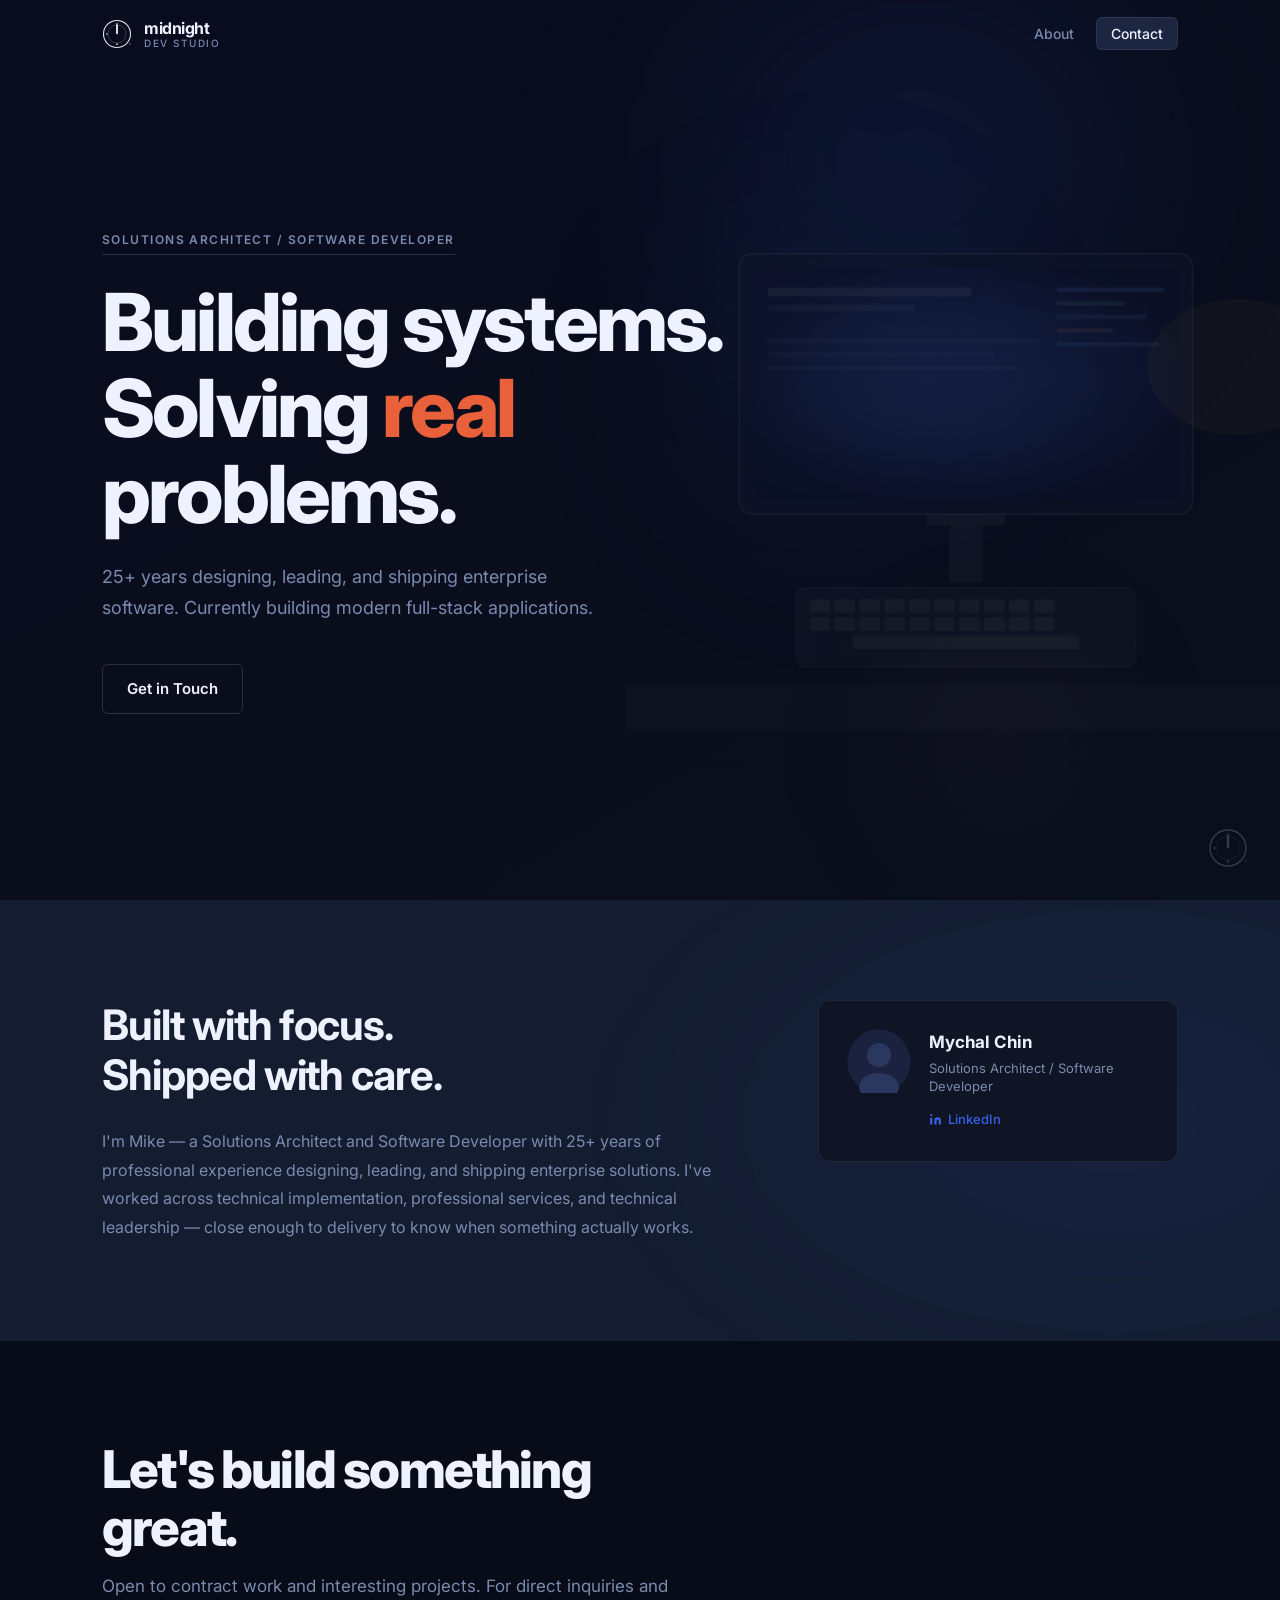
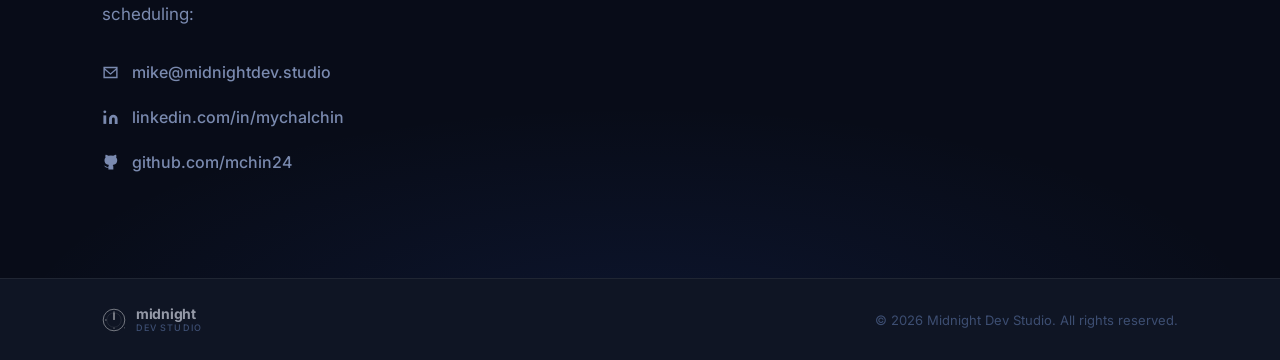
==== index.html @ caf5279b "More cleanup" ====
<!DOCTYPE html>
<html lang="en">
	<head>
		<meta charset="UTF-8">
		<meta name="viewport" content="width=device-width, initial-scale=1.0">
		<title>Midnight Dev Studio — Mychal Chin</title>
		<meta name="description" content="Solutions Architect and Software Developer. Building modern full-stack applications.">
		
		<!-- Open Graph -->
		<meta property="og:title" content="Midnight Dev Studio">
		<meta property="og:description" content="Solutions Architect and Software Developer. Building modern full-stack applications.">
		<meta property="og:type" content="website">
		<meta property="og:url" content="https://midnightdev.studio">
		
		<link rel="preconnect" href="https://fonts.googleapis.com">
		<link rel="preconnect" href="https://fonts.gstatic.com" crossorigin>
		<link href="https://fonts.googleapis.com/css2?family=Inter:wght@300;400;500;600;700;800&display=swap" rel="stylesheet">
		
		<link rel="stylesheet" href="css/styles.css">
	</head>
	<body>
		
		<!-- ============================================================
			 NAV
			 ============================================================ -->
		<nav class="nav" id="nav">
			<div class="nav-inner">
				<a href="#" class="nav-logo" aria-label="Midnight Dev Studio — home">
					<svg class="nav-emblem" viewBox="0 0 40 40" xmlns="http://www.w3.org/2000/svg" aria-hidden="true">
						<circle cx="20" cy="20" r="18" fill="none" stroke="white" stroke-width="1.4"/>
						<circle cx="20" cy="20" r="12" fill="none" stroke="white" stroke-width="0.6" opacity="0.45"/>
						<line x1="20" y1="19" x2="20" y2="6" stroke="white" stroke-width="1.4" stroke-linecap="round"/>
						<line x1="20" y1="19" x2="20" y2="8.5" stroke="white" stroke-width="2.4" stroke-linecap="round"/>
						<path d="M27,13 a7,7 0 0,1 0,14 a5,5 0 0,0 0,-14 z" fill="white"/>
						<circle cx="6.5" cy="20" r="1.1" fill="white"/>
						<circle cx="20" cy="33.5" r="1.1" fill="white"/>
						<path d="M36.5,33 L37.5,31.5 L38.5,33 L37,34.5 Z" fill="white" opacity="0.55"/>
					</svg>
					<span class="nav-logo-wordmark">
          <span class="nav-logo-name">midnight</span>
          <span class="nav-logo-sub">dev studio</span>
        </span>
				</a>
				
				<button class="nav-hamburger" id="nav-hamburger" aria-label="Open menu" aria-expanded="false">
					<span></span>
					<span></span>
					<span></span>
				</button>
				
				<ul class="nav-links" id="nav-links" role="list">
					<li><a href="#about">About</a></li>
					<li><a href="#contact" class="nav-cta">Contact</a></li>
				</ul>
			</div>
		</nav>
		
		<!-- ============================================================
			 HERO
			 ============================================================ -->
		<section class="hero" id="hero" aria-label="Introduction">
			<div class="hero-bg" aria-hidden="true">
				<div class="hero-bg-glow hero-bg-glow--1"></div>
				<div class="hero-bg-glow hero-bg-glow--2"></div>
				<div class="hero-bg-glow hero-bg-glow--3"></div>
				<div class="hero-bg-desk" aria-hidden="true">
					<!-- Stylised desk/monitor scene -->
					<svg class="desk-svg" viewBox="0 0 600 500" xmlns="http://www.w3.org/2000/svg" aria-hidden="true">
						<!-- monitor stand -->
						<rect x="265" y="310" width="70" height="10" rx="4" fill="rgba(255,255,255,0.06)"/>
						<rect x="285" y="320" width="30" height="50" rx="3" fill="rgba(255,255,255,0.05)"/>
						<!-- monitor body -->
						<rect x="100" y="80" width="400" height="230" rx="12" fill="rgba(15,21,40,0.9)" stroke="rgba(255,255,255,0.08)" stroke-width="1.5"/>
						<!-- monitor screen inner glow -->
						<rect x="112" y="92" width="376" height="206" rx="6" fill="url(#screenGrad)"/>
						<!-- screen content suggestion -->
						<rect x="125" y="110" width="180" height="8" rx="3" fill="rgba(255,255,255,0.08)"/>
						<rect x="125" y="125" width="130" height="6" rx="3" fill="rgba(255,255,255,0.05)"/>
						<rect x="125" y="155" width="240" height="4" rx="2" fill="rgba(255,255,255,0.04)"/>
						<rect x="125" y="167" width="200" height="4" rx="2" fill="rgba(255,255,255,0.04)"/>
						<rect x="125" y="179" width="220" height="4" rx="2" fill="rgba(255,255,255,0.04)"/>
						<!-- code-like lines right panel -->
						<rect x="380" y="110" width="95" height="4" rx="2" fill="rgba(100,160,255,0.15)"/>
						<rect x="380" y="122" width="60" height="4" rx="2" fill="rgba(100,200,150,0.12)"/>
						<rect x="380" y="134" width="80" height="4" rx="2" fill="rgba(100,160,255,0.1)"/>
						<rect x="380" y="146" width="50" height="4" rx="2" fill="rgba(255,180,100,0.1)"/>
						<rect x="380" y="158" width="90" height="4" rx="2" fill="rgba(100,160,255,0.12)"/>
						<!-- keyboard -->
						<rect x="150" y="375" width="300" height="70" rx="8" fill="rgba(255,255,255,0.04)" stroke="rgba(255,255,255,0.06)" stroke-width="1"/>
						<!-- keyboard keys rows -->
						<g fill="rgba(255,255,255,0.06)">
							<rect x="162" y="385" width="18" height="12" rx="2"/>
							<rect x="184" y="385" width="18" height="12" rx="2"/>
							<rect x="206" y="385" width="18" height="12" rx="2"/>
							<rect x="228" y="385" width="18" height="12" rx="2"/>
							<rect x="250" y="385" width="18" height="12" rx="2"/>
							<rect x="272" y="385" width="18" height="12" rx="2"/>
							<rect x="294" y="385" width="18" height="12" rx="2"/>
							<rect x="316" y="385" width="18" height="12" rx="2"/>
							<rect x="338" y="385" width="18" height="12" rx="2"/>
							<rect x="360" y="385" width="18" height="12" rx="2"/>
							<rect x="162" y="401" width="18" height="12" rx="2"/>
							<rect x="184" y="401" width="18" height="12" rx="2"/>
							<rect x="206" y="401" width="18" height="12" rx="2"/>
							<rect x="228" y="401" width="18" height="12" rx="2"/>
							<rect x="250" y="401" width="18" height="12" rx="2"/>
							<rect x="272" y="401" width="18" height="12" rx="2"/>
							<rect x="294" y="401" width="18" height="12" rx="2"/>
							<rect x="316" y="401" width="18" height="12" rx="2"/>
							<rect x="338" y="401" width="18" height="12" rx="2"/>
							<rect x="360" y="401" width="18" height="12" rx="2"/>
							<rect x="200" y="417" width="200" height="12" rx="2"/>
						</g>
						<!-- moon top right -->
						<path d="M530,45 a30,30 0 0,1 0,60 a22,22 0 0,0 0,-60 z" fill="rgba(220,230,255,0.12)"/>
						<path d="M530,55 a20,20 0 0,1 0,40 a15,15 0 0,0 0,-40 z" fill="rgba(220,230,255,0.08)"/>
						<!-- desk lamp glow -->
						<ellipse cx="540" cy="180" rx="80" ry="60" fill="rgba(255,190,80,0.06)"/>
						<!-- desk surface -->
						<rect x="0" y="460" width="600" height="40" rx="0" fill="rgba(255,255,255,0.03)"/>
						
						<defs>
							<radialGradient id="screenGrad" cx="50%" cy="50%" r="55%">
								<stop offset="0%" stop-color="rgba(40,70,160,0.35)"/>
								<stop offset="100%" stop-color="rgba(10,15,40,0.6)"/>
							</radialGradient>
						</defs>
					</svg>
				</div>
			</div>
			
			<div class="hero-content">
				<p class="hero-label">Solutions Architect / Software Developer</p>
				<h1 class="hero-heading">
					Building systems.<br>
					Solving <em>real</em> problems.
				</h1>
				<p class="hero-body">
					25+ years designing, leading, and shipping enterprise software. Currently building modern
					full-stack applications.
				</p>
				<div class="hero-ctas">
					<a href="#contact" class="btn btn-outline">Get in Touch</a>
				</div>
			</div>
			
			<!-- decorative clock emblem -->
			<div class="hero-emblem" aria-hidden="true">
				<svg viewBox="0 0 40 40" xmlns="http://www.w3.org/2000/svg">
					<circle cx="20" cy="20" r="18" fill="none" stroke="white" stroke-width="1.4"/>
					<circle cx="20" cy="20" r="12" fill="none" stroke="white" stroke-width="0.6" opacity="0.45"/>
					<line x1="20" y1="19" x2="20" y2="6" stroke="white" stroke-width="1.4" stroke-linecap="round"/>
					<line x1="20" y1="19" x2="20" y2="8.5" stroke="white" stroke-width="2.4" stroke-linecap="round"/>
					<path d="M27,13 a7,7 0 0,1 0,14 a5,5 0 0,0 0,-14 z" fill="white"/>
					<circle cx="6.5" cy="20" r="1.1" fill="white"/>
					<circle cx="20" cy="33.5" r="1.1" fill="white"/>
					<path d="M36.5,33 L37.5,31.5 L38.5,33 L37,34.5 Z" fill="white" opacity="0.55"/>
				</svg>
			</div>
		</section>
		
		<!-- ============================================================
			 ABOUT
			 ============================================================ -->
		<section class="section about" id="about">
			<div class="about-bg" aria-hidden="true">
				<div class="about-bg-glow"></div>
			</div>
			<div class="container">
				<div class="about-grid">
					<div class="about-text">
						<h2 class="section-title about-title">Built with focus.<br>Shipped with care.</h2>
						<p class="about-body">
							I'm Mike — a Solutions Architect and Software Developer with 25+ years of professional
							experience designing, leading, and shipping enterprise solutions. I've worked across
							technical implementation, professional services, and technical leadership — close enough to
							delivery to know when something actually works.
						</p>
					</div>
					
					<aside class="about-aside">
						<div class="meet-card">
							<div class="meet-avatar" aria-hidden="true">
								<svg viewBox="0 0 64 64" xmlns="http://www.w3.org/2000/svg" width="64" height="64">
									<circle cx="32" cy="32" r="32" fill="#1a2240"/>
									<circle cx="32" cy="26" r="12" fill="#2a3860"/>
									<ellipse cx="32" cy="58" rx="20" ry="14" fill="#2a3860"/>
								</svg>
							</div>
							<div class="meet-info">
								<h3 class="meet-name">Mychal Chin</h3>
								<p class="meet-role">Solutions Architect / Software Developer</p>
								<a href="https://linkedin.com/in/mychalchin" class="meet-link" target="_blank" rel="noopener">
									<svg width="13" height="13" viewBox="0 0 24 24" fill="currentColor" aria-hidden="true"><path d="M16 8a6 6 0 0 1 6 6v7h-4v-7a2 2 0 0 0-2-2 2 2 0 0 0-2 2v7h-4v-7a6 6 0 0 1 6-6z"/><rect x="2" y="9" width="4" height="12"/><circle cx="4" cy="4" r="2"/></svg>
									LinkedIn
								</a>
							</div>
						</div>
					</aside>
				</div>
			</div>
		</section>
		
		<!-- ============================================================
			 CONTACT
			 ============================================================ -->
		<section class="section contact" id="contact">
			<div class="contact-bg" aria-hidden="true"></div>
			<div class="container">
				<div class="contact-split">
					<div class="contact-main">
						<h2 class="contact-heading">Let's build something great.</h2>
						<p class="contact-body">Open to contract work and interesting projects. For direct inquiries and scheduling:</p>
						<ul class="contact-links" role="list">
							<li>
								<a href="mailto:mike@midnightdev.studio" class="contact-link" target="_blank" rel="noopener">
									<svg width="17" height="17" viewBox="0 0 24 24" fill="currentColor" aria-hidden="true"><path d="M2 4h20v16H2V4zm2 2v.01L12 13l8-6.99V6H4zm16 2.43l-7.39 6.46a1 1 0 0 1-1.22 0L4 8.43V18h16V8.43z"/></svg>
									mike@midnightdev.studio
								</a>
							</li>
							<li>
								<a href="https://linkedin.com/in/mychalchin" class="contact-link" target="_blank" rel="noopener">
									<svg width="17" height="17" viewBox="0 0 24 24" fill="currentColor" aria-hidden="true"><path d="M16 8a6 6 0 0 1 6 6v7h-4v-7a2 2 0 0 0-2-2 2 2 0 0 0-2 2v7h-4v-7a6 6 0 0 1 6-6z"/><rect x="2" y="9" width="4" height="12"/><circle cx="4" cy="4" r="2"/></svg>
									linkedin.com/in/mychalchin
								</a>
							</li>
							<li>
								<a href="https://github.com/mchin24" class="contact-link" target="_blank" rel="noopener">
									<svg width="17" height="17" viewBox="0 0 24 24" fill="currentColor" aria-hidden="true"><path d="M9 19c-5 1.5-5-2.5-7-3m14 6v-3.87a3.37 3.37 0 0 0-.94-2.61c3.14-.35 6.44-1.54 6.44-7A5.44 5.44 0 0 0 20 4.77 5.07 5.07 0 0 0 19.91 1S18.73.65 16 2.48a13.38 13.38 0 0 0-7 0C6.27.65 5.09 1 5.09 1A5.07 5.07 0 0 0 5 4.77a5.44 5.44 0 0 0-1.5 3.78c0 5.42 3.3 6.61 6.44 7A3.37 3.37 0 0 0 9 18.13V22"/></svg>
									github.com/mchin24
								</a>
							</li>
						</ul>
					</div>
				</div>
			</div>
		</section>
		
		<!-- ============================================================
			 FOOTER
			 ============================================================ -->
		<footer class="footer">
			<div class="container footer-inner">
				<a href="#" class="footer-logo" aria-label="Midnight Dev Studio — back to top">
					<svg class="footer-emblem" viewBox="0 0 40 40" xmlns="http://www.w3.org/2000/svg" aria-hidden="true">
						<circle cx="20" cy="20" r="18" fill="none" stroke="white" stroke-width="1.4"/>
						<circle cx="20" cy="20" r="12" fill="none" stroke="white" stroke-width="0.6" opacity="0.45"/>
						<line x1="20" y1="19" x2="20" y2="6" stroke="white" stroke-width="1.4" stroke-linecap="round"/>
						<line x1="20" y1="19" x2="20" y2="8.5" stroke="white" stroke-width="2.4" stroke-linecap="round"/>
						<path d="M27,13 a7,7 0 0,1 0,14 a5,5 0 0,0 0,-14 z" fill="white"/>
						<circle cx="6.5" cy="20" r="1.1" fill="white"/>
						<circle cx="20" cy="33.5" r="1.1" fill="white"/>
						<path d="M36.5,33 L37.5,31.5 L38.5,33 L37,34.5 Z" fill="white" opacity="0.55"/>
					</svg>
					<span class="footer-wordmark">
          <span class="footer-name">midnight</span>
          <span class="footer-sub">dev studio</span>
        </span>
				</a>
				<p class="footer-copy">© 2026 Midnight Dev Studio. All rights reserved.</p>
			</div>
		</footer>
		
		<script src="js/main.js"></script>
	</body>
</html>
---- css/styles.css ----
/* ============================================================
   Reset & Custom Properties
   ============================================================ */
*, *::before, *::after {
  box-sizing: border-box;
  margin: 0;
  padding: 0;
}

:root {
  --bg:         #080c18;
  --surface:    #0f1524;
  --surface-2:  #141d30;
  --surface-3:  #1c2640;
  --text:       #eef2ff;
  --text-muted: #7a8aaf;
  --text-dim:   #3d4e72;
  --accent:     #e8613a;
  --primary:    #3563e9;
  --primary-h:  #2550cc;
  --green:      #22c55e;
  --border:     rgba(255, 255, 255, 0.07);
  --border-h:   rgba(255, 255, 255, 0.14);
  --radius:     12px;
  --radius-sm:  6px;
  --font:       'Inter', -apple-system, BlinkMacSystemFont, 'Segoe UI', sans-serif;
  --ease:       200ms ease;
  --width:      1140px;
}

html {
  scroll-behavior: smooth;
  font-size: 16px;
}

body {
  background: var(--bg);
  color: var(--text);
  font-family: var(--font);
  line-height: 1.6;
  -webkit-font-smoothing: antialiased;
  overflow-x: hidden;
}

a { color: inherit; text-decoration: none; }
ul { list-style: none; }
img { display: block; max-width: 100%; }

/* ============================================================
   Layout
   ============================================================ */
.container {
  max-width: var(--width);
  margin: 0 auto;
  padding: 0 32px;
}

.section {
  padding: 100px 0;
}

.section-header {
  margin-bottom: 56px;
}

.section-title {
  font-size: clamp(1.875rem, 3.5vw, 2.625rem);
  font-weight: 700;
  letter-spacing: -0.025em;
  line-height: 1.18;
  margin-bottom: 12px;
}

.section-subtitle {
  color: var(--text-muted);
  font-size: 1.0625rem;
  line-height: 1.5;
}

/* ============================================================
   Navigation
   ============================================================ */
.nav {
  position: fixed;
  inset: 0 0 auto 0;
  z-index: 200;
  transition: background var(--ease), box-shadow var(--ease);
}

.nav.scrolled {
  background: rgba(8, 12, 24, 0.90);
  backdrop-filter: blur(20px);
  -webkit-backdrop-filter: blur(20px);
  box-shadow: 0 1px 0 var(--border);
}

.nav-inner {
  max-width: var(--width);
  margin: 0 auto;
  padding: 0 32px;
  height: 68px;
  display: flex;
  align-items: center;
  justify-content: space-between;
  gap: 16px;
}

/* Logo */
.nav-logo {
  display: flex;
  align-items: center;
  gap: 12px;
  flex-shrink: 0;
}

.nav-emblem {
  width: 30px;
  height: 30px;
  opacity: 0.9;
}

.nav-logo-wordmark {
  display: flex;
  flex-direction: column;
  line-height: 1;
}

.nav-logo-name {
  font-size: 1rem;
  font-weight: 700;
  letter-spacing: -0.03em;
  color: var(--text);
}

.nav-logo-sub {
  font-size: 0.625rem;
  font-weight: 500;
  letter-spacing: 0.15em;
  text-transform: uppercase;
  color: var(--text-muted);
  margin-top: 2px;
}

/* Nav links */
.nav-links {
  display: flex;
  align-items: center;
  gap: 4px;
}

.nav-links a {
  padding: 7px 14px;
  border-radius: var(--radius-sm);
  font-size: 0.875rem;
  font-weight: 500;
  color: var(--text-muted);
  transition: color var(--ease), background var(--ease);
}

.nav-links a:hover {
  color: var(--text);
  background: var(--surface);
}

.nav-links .nav-cta {
  color: var(--text);
  background: var(--surface-3);
  border: 1px solid var(--border);
  margin-left: 4px;
}

.nav-links .nav-cta:hover {
  background: var(--surface-2);
  border-color: var(--border-h);
}

/* Hamburger */
.nav-hamburger {
  display: none;
  flex-direction: column;
  justify-content: center;
  gap: 5px;
  background: none;
  border: none;
  cursor: pointer;
  padding: 6px;
  border-radius: var(--radius-sm);
}

.nav-hamburger span {
  display: block;
  width: 22px;
  height: 2px;
  background: var(--text);
  border-radius: 2px;
  transition: transform 250ms ease, opacity 250ms ease;
}

.nav-hamburger.open span:nth-child(1) { transform: translateY(7px) rotate(45deg); }
.nav-hamburger.open span:nth-child(2) { opacity: 0; }
.nav-hamburger.open span:nth-child(3) { transform: translateY(-7px) rotate(-45deg); }

/* ============================================================
   Buttons
   ============================================================ */
.btn {
  display: inline-flex;
  align-items: center;
  gap: 8px;
  padding: 12px 24px;
  border-radius: var(--radius-sm);
  font-size: 0.9375rem;
  font-weight: 600;
  transition: all var(--ease);
  cursor: pointer;
  border: 1px solid transparent;
  white-space: nowrap;
}

.btn-primary {
  background: var(--primary);
  color: #fff;
  border-color: transparent;
}

.btn-primary:hover {
  background: var(--primary-h);
  transform: translateY(-1px);
  box-shadow: 0 6px 24px rgba(53, 99, 233, 0.38);
}

.btn-outline {
  background: transparent;
  color: var(--text);
  border-color: var(--border-h);
}

.btn-outline:hover {
  background: var(--surface);
  border-color: rgba(255,255,255,0.22);
  transform: translateY(-1px);
}

.btn-link {
  font-size: 0.875rem;
  font-weight: 500;
  color: var(--primary);
  transition: color var(--ease);
}

.btn-link:hover { color: #7da4ff; }

.btn-link--dim {
  color: var(--text-dim);
}

.btn-link--dim:hover { color: var(--text-muted); }

/* ============================================================
   Hero
   ============================================================ */
.hero {
  min-height: 100svh;
  position: relative;
  display: flex;
  align-items: center;
  overflow: hidden;
}

/* Background layers */
.hero-bg {
  position: absolute;
  inset: 0;
  z-index: 0;
  background: linear-gradient(150deg, #080c1e 0%, #090d1c 50%, #0a0f1e 100%);
}

.hero-bg-glow {
  position: absolute;
  border-radius: 50%;
  filter: blur(80px);
  pointer-events: none;
}

.hero-bg-glow--1 {
  width: 600px;
  height: 500px;
  top: -10%;
  right: 5%;
  background: radial-gradient(ellipse, rgba(35, 60, 140, 0.28) 0%, transparent 70%);
}

.hero-bg-glow--2 {
  width: 400px;
  height: 400px;
  top: 20%;
  right: 20%;
  background: radial-gradient(ellipse, rgba(55, 90, 180, 0.15) 0%, transparent 70%);
}

.hero-bg-glow--3 {
  width: 300px;
  height: 300px;
  bottom: 0;
  right: 10%;
  background: radial-gradient(ellipse, rgba(255, 160, 60, 0.06) 0%, transparent 70%);
}

/* Desk illustration */
.hero-bg-desk {
  position: absolute;
  right: -2%;
  top: 50%;
  transform: translateY(-50%);
  width: 55%;
  max-width: 680px;
  opacity: 0.6;
  pointer-events: none;
}

.desk-svg {
  width: 100%;
  height: auto;
}

/* Hero content */
.hero-content {
  position: relative;
  z-index: 1;
  width: 100%;
  max-width: var(--width);
  margin: 0 auto;
  padding: 120px 32px 80px;
}

.hero-label {
  display: inline-block;
  font-size: 0.75rem;
  font-weight: 600;
  letter-spacing: 0.12em;
  text-transform: uppercase;
  color: var(--text-muted);
  margin-bottom: 24px;
  padding: 4px 0;
  border-bottom: 1px solid var(--border-h);
}

.hero-heading {
  font-size: clamp(2.75rem, 7vw, 5rem);
  font-weight: 800;
  letter-spacing: -0.035em;
  line-height: 1.08;
  margin-bottom: 24px;
  max-width: 700px;
}

.hero-heading em {
  font-style: normal;
  color: var(--accent);
}

.hero-body {
  font-size: 1.125rem;
  color: var(--text-muted);
  max-width: 500px;
  line-height: 1.72;
  margin-bottom: 40px;
}

.hero-ctas {
  display: flex;
  gap: 12px;
  flex-wrap: wrap;
}

/* Decorative clock emblem */
.hero-emblem {
  position: absolute;
  bottom: 32px;
  right: 32px;
  width: 40px;
  height: 40px;
  opacity: 0.18;
  z-index: 1;
  animation: float 6s ease-in-out infinite;
}

@keyframes float {
  0%, 100% { transform: translateY(0); }
  50%       { transform: translateY(-6px); }
}

/* ============================================================
   Projects
   ============================================================ */
.projects {
  background: var(--surface);
}

.projects-grid {
  display: grid;
  grid-template-columns: repeat(2, 1fr);
  gap: 24px;
}

.project-card {
  background: var(--bg);
  border: 1px solid var(--border);
  border-radius: var(--radius);
  padding: 28px;
  display: flex;
  flex-direction: column;
  gap: 20px;
  transition: border-color var(--ease), box-shadow var(--ease);
}

.project-card:hover {
  border-color: var(--border-h);
  box-shadow: 0 12px 40px rgba(0, 0, 0, 0.45);
}

.project-name-row {
  display: flex;
  align-items: center;
  gap: 9px;
  flex-wrap: wrap;
}

.project-name {
  font-size: 1.1875rem;
  font-weight: 700;
  letter-spacing: -0.015em;
}

.project-external {
  color: var(--text-dim);
  line-height: 0;
  transition: color var(--ease);
}

.project-external:hover { color: var(--text-muted); }

.project-tagline {
  font-size: 0.875rem;
  color: var(--text-muted);
  margin-top: 3px;
}

.project-description {
  font-size: 0.9375rem;
  color: var(--text-muted);
  line-height: 1.65;
}

.tech-tags {
  display: flex;
  flex-wrap: wrap;
  gap: 6px;
}

.tag {
  padding: 3px 10px;
  border-radius: 4px;
  font-size: 0.75rem;
  font-weight: 500;
  background: var(--surface-3);
  color: var(--text-muted);
  border: 1px solid var(--border);
  letter-spacing: 0.01em;
}

/* Badges */
.badge {
  display: inline-flex;
  align-items: center;
  padding: 2px 8px;
  border-radius: 4px;
  font-size: 0.6875rem;
  font-weight: 700;
  letter-spacing: 0.06em;
  text-transform: uppercase;
  flex-shrink: 0;
}

.badge-live {
  background: rgba(34, 197, 94, 0.12);
  color: #22c55e;
  border: 1px solid rgba(34, 197, 94, 0.22);
}

.badge-dev {
  background: rgba(59, 130, 246, 0.12);
  color: #60a5fa;
  border: 1px solid rgba(59, 130, 246, 0.22);
}

.badge-planned {
  background: rgba(168, 85, 247, 0.12);
  color: #c084fc;
  border: 1px solid rgba(168, 85, 247, 0.22);
}

/* What's Next */
.project-whats-next {
  border-top: 1px solid var(--border);
  padding-top: 18px;
}

.whats-next-label {
  font-size: 0.6875rem;
  font-weight: 700;
  text-transform: uppercase;
  letter-spacing: 0.1em;
  color: var(--text-dim);
  margin-bottom: 10px;
}

.whats-next-list {
  display: flex;
  flex-direction: column;
  gap: 7px;
}

.whats-next-list li {
  font-size: 0.875rem;
  color: var(--text-muted);
  padding-left: 18px;
  position: relative;
  line-height: 1.5;
}

.whats-next-list li::before {
  content: '→';
  position: absolute;
  left: 0;
  color: var(--text-dim);
  font-size: 0.75rem;
  top: 2px;
}

.project-card-footer {
  display: flex;
  align-items: center;
  justify-content: space-between;
  margin-top: auto;
}

/* ============================================================
   Coming Soon
   ============================================================ */
.coming-soon {
  background: var(--bg);
}

.pipeline-grid {
  display: grid;
  grid-template-columns: repeat(auto-fill, minmax(290px, 1fr));
  gap: 16px;
}

.pipeline-item {
  background: var(--surface);
  border: 1px solid var(--border);
  border-radius: var(--radius);
  padding: 20px 24px;
  transition: border-color var(--ease);
}

.pipeline-item:hover {
  border-color: var(--border-h);
}

.pipeline-item-header {
  display: flex;
  align-items: center;
  justify-content: space-between;
  gap: 12px;
  margin-bottom: 8px;
  flex-wrap: wrap;
}

.pipeline-name {
  font-size: 0.9375rem;
  font-weight: 600;
}

.pipeline-desc {
  font-size: 0.875rem;
  color: var(--text-muted);
  line-height: 1.5;
}

/* ============================================================
   Skills
   ============================================================ */
.skills {
  background: var(--surface);
}

.skills-grid {
  display: grid;
  grid-template-columns: repeat(4, 1fr);
  gap: 40px 32px;
}

.skill-group-label {
  font-size: 0.6875rem;
  font-weight: 700;
  text-transform: uppercase;
  letter-spacing: 0.1em;
  color: var(--text-dim);
  margin-bottom: 12px;
}

.skill-list {
  display: flex;
  flex-direction: column;
  gap: 7px;
}

.skill-list li {
  font-size: 0.9rem;
  color: var(--text-muted);
  line-height: 1.4;
}

.skill-note {
  font-size: 0.75rem;
  color: var(--text-dim);
  display: block;
  margin-top: 2px;
}

/* ============================================================
   About
   ============================================================ */
.about {
  position: relative;
  background: var(--surface-2);
  overflow: hidden;
}

.about-bg {
  position: absolute;
  inset: 0;
  pointer-events: none;
}

.about-bg-glow {
  position: absolute;
  top: -20%;
  right: -5%;
  width: 60%;
  height: 140%;
  background: radial-gradient(ellipse at 70% 50%, rgba(30, 55, 130, 0.2) 0%, transparent 65%);
  filter: blur(40px);
}

.about-grid {
  display: grid;
  grid-template-columns: 1fr 360px;
  gap: 72px;
  align-items: start;
  position: relative;
  z-index: 1;
}

.about-title {
  margin-bottom: 28px;
}

.about-body {
  color: var(--text-muted);
  font-size: 1rem;
  line-height: 1.78;
  margin-bottom: 16px;
}

.about-body:last-child { margin-bottom: 0; }

/* Meet card */
.meet-card {
  background: var(--surface);
  border: 1px solid var(--border);
  border-radius: var(--radius);
  padding: 28px;
  display: flex;
  gap: 18px;
  align-items: flex-start;
}

.meet-avatar {
  flex-shrink: 0;
  border-radius: 50%;
  overflow: hidden;
}

.meet-name {
  font-size: 1.0625rem;
  font-weight: 700;
  margin-bottom: 3px;
}

.meet-role {
  font-size: 0.8125rem;
  color: var(--text-muted);
  margin-bottom: 12px;
  line-height: 1.4;
}

.meet-link {
  display: inline-flex;
  align-items: center;
  gap: 6px;
  font-size: 0.8125rem;
  font-weight: 500;
  color: var(--primary);
  transition: color var(--ease);
}

.meet-link:hover { color: #7da4ff; }

/* ============================================================
   Contact
   ============================================================ */
.contact {
  position: relative;
  background: var(--bg);
  overflow: hidden;
}

.contact-bg {
  position: absolute;
  inset: 0;
  background: radial-gradient(ellipse 70% 60% at 50% 110%, rgba(53, 99, 233, 0.1) 0%, transparent 70%);
  pointer-events: none;
}

.contact-split {
  position: relative;
  z-index: 1;
  max-width: 580px;
}

.contact-heading {
  font-size: clamp(2rem, 4.5vw, 3.25rem);
  font-weight: 800;
  letter-spacing: -0.035em;
  line-height: 1.12;
  margin-bottom: 16px;
}

.contact-body {
  color: var(--text-muted);
  font-size: 1.0625rem;
  line-height: 1.6;
  margin-bottom: 32px;
}

.contact-links {
  display: flex;
  flex-direction: column;
  gap: 16px;
}

.contact-link {
  display: inline-flex;
  align-items: center;
  gap: 13px;
  font-size: 1rem;
  font-weight: 500;
  color: var(--text-muted);
  transition: color var(--ease);
}

.contact-link:hover { color: var(--text); }

/* ============================================================
   Footer
   ============================================================ */
.footer {
  background: var(--surface);
  border-top: 1px solid var(--border);
  padding: 28px 0;
}

.footer-inner {
  display: flex;
  align-items: center;
  justify-content: space-between;
  gap: 24px;
}

.footer-logo {
  display: flex;
  align-items: center;
  gap: 10px;
}

.footer-emblem {
  width: 24px;
  height: 24px;
  opacity: 0.5;
}

.footer-wordmark {
  display: flex;
  flex-direction: column;
  line-height: 1;
}

.footer-name {
  font-size: 0.875rem;
  font-weight: 700;
  letter-spacing: -0.02em;
  color: var(--text);
  opacity: 0.6;
}

.footer-sub {
  font-size: 0.5625rem;
  font-weight: 500;
  letter-spacing: 0.12em;
  text-transform: uppercase;
  color: var(--text-dim);
  margin-top: 2px;
}

.footer-copy {
  font-size: 0.8125rem;
  color: var(--text-dim);
}

/* ============================================================
   Responsive — tablet
   ============================================================ */
@media (max-width: 1024px) {
  .skills-grid {
    grid-template-columns: repeat(3, 1fr);
  }
}

@media (max-width: 900px) {
  .projects-grid {
    grid-template-columns: 1fr;
  }

  .about-grid {
    grid-template-columns: 1fr;
    gap: 48px;
  }

  .skills-grid {
    grid-template-columns: repeat(2, 1fr);
  }

  .hero-bg-desk {
    width: 70%;
    opacity: 0.35;
  }
}

/* Responsive — mobile */
@media (max-width: 640px) {
  .container {
    padding: 0 20px;
  }

  .section {
    padding: 72px 0;
  }

  /* Nav mobile */
  .nav-inner {
    padding: 0 20px;
    height: 60px;
  }

  .nav-hamburger {
    display: flex;
  }

  .nav-links {
    display: none;
    position: fixed;
    top: 60px;
    inset-inline: 0;
    background: rgba(8, 12, 24, 0.97);
    backdrop-filter: blur(20px);
    -webkit-backdrop-filter: blur(20px);
    flex-direction: column;
    align-items: stretch;
    padding: 12px 20px 24px;
    border-bottom: 1px solid var(--border);
    gap: 2px;
    z-index: 199;
  }

  .nav-links.open {
    display: flex;
  }

  .nav-links a {
    padding: 10px 14px;
    font-size: 0.9375rem;
  }

  .nav-links .nav-cta {
    margin-left: 0;
    margin-top: 6px;
    text-align: center;
    justify-content: center;
  }

  /* Hero mobile */
  .hero-content {
    padding: 96px 20px 64px;
  }

  .hero-bg-desk {
    display: none;
  }

  .hero-ctas {
    flex-direction: column;
    align-items: flex-start;
  }

  .hero-emblem {
    display: none;
  }

  /* Skills */
  .skills-grid {
    grid-template-columns: 1fr 1fr;
    gap: 28px 20px;
  }

  /* Pipeline */
  .pipeline-grid {
    grid-template-columns: 1fr;
  }

  /* Footer */
  .footer-inner {
    flex-direction: column;
    align-items: flex-start;
    gap: 10px;
  }
}

@media (max-width: 420px) {
  .skills-grid {
    grid-template-columns: 1fr;
  }

  .hero-heading {
    font-size: 2.5rem;
  }
}

/* ============================================================
   Focus styles (accessibility)
   ============================================================ */
:focus-visible {
  outline: 2px solid var(--primary);
  outline-offset: 3px;
  border-radius: 3px;
}

/* ============================================================
   Scroll animation (progressive enhancement)
   ============================================================ */
@media (prefers-reduced-motion: no-preference) {
  .project-card,
  .pipeline-item,
  .skill-group,
  .meet-card {
    opacity: 0;
    transform: translateY(16px);
    transition: opacity 500ms ease, transform 500ms ease, border-color var(--ease), box-shadow var(--ease);
  }

  .project-card.visible,
  .pipeline-item.visible,
  .skill-group.visible,
  .meet-card.visible {
    opacity: 1;
    transform: translateY(0);
  }
}
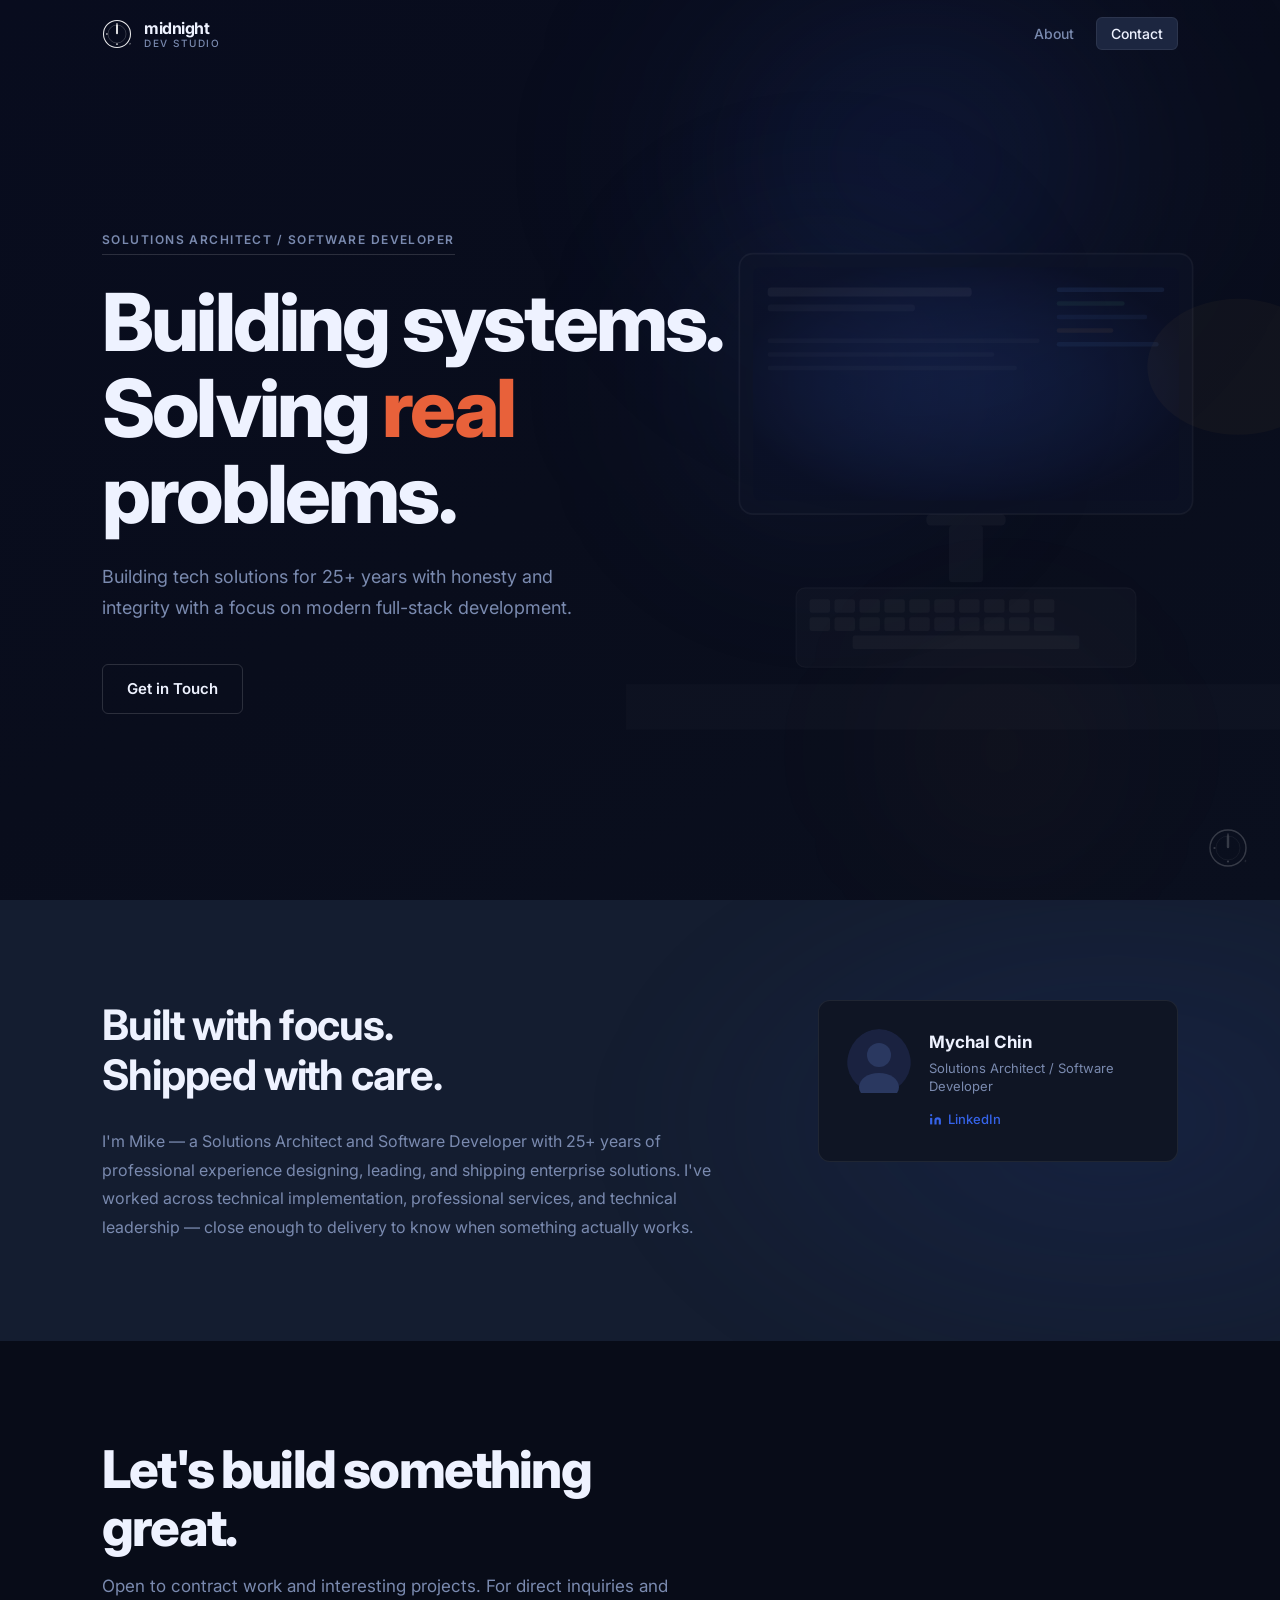
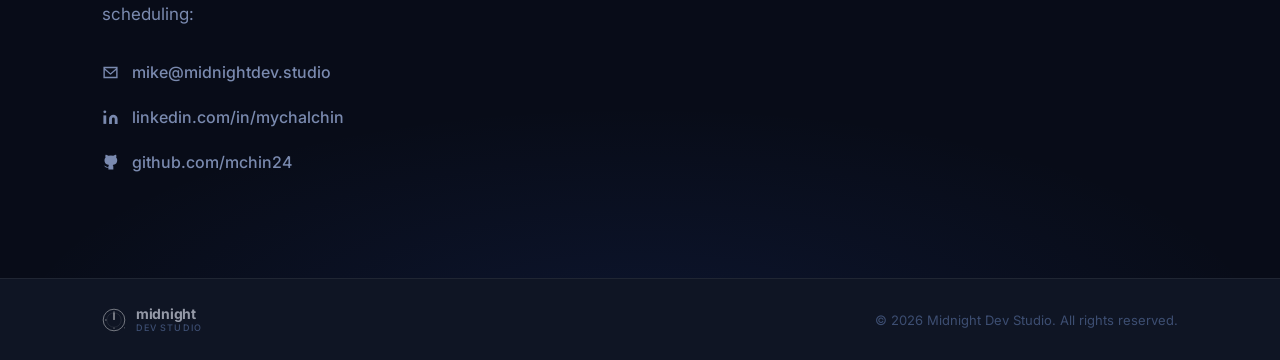
==== commit c843f16c: "Updated hero body text" ====
--- a/index.html
+++ b/index.html
@@ -136,8 +136,7 @@
 					Solving <em>real</em> problems.
 				</h1>
 				<p class="hero-body">
-					25+ years designing, leading, and shipping enterprise software. Currently building modern
-					full-stack applications.
+					Building tech solutions for 25+ years with honesty and integrity with a focus on modern full-stack development.
 				</p>
 				<div class="hero-ctas">
 					<a href="#contact" class="btn btn-outline">Get in Touch</a>
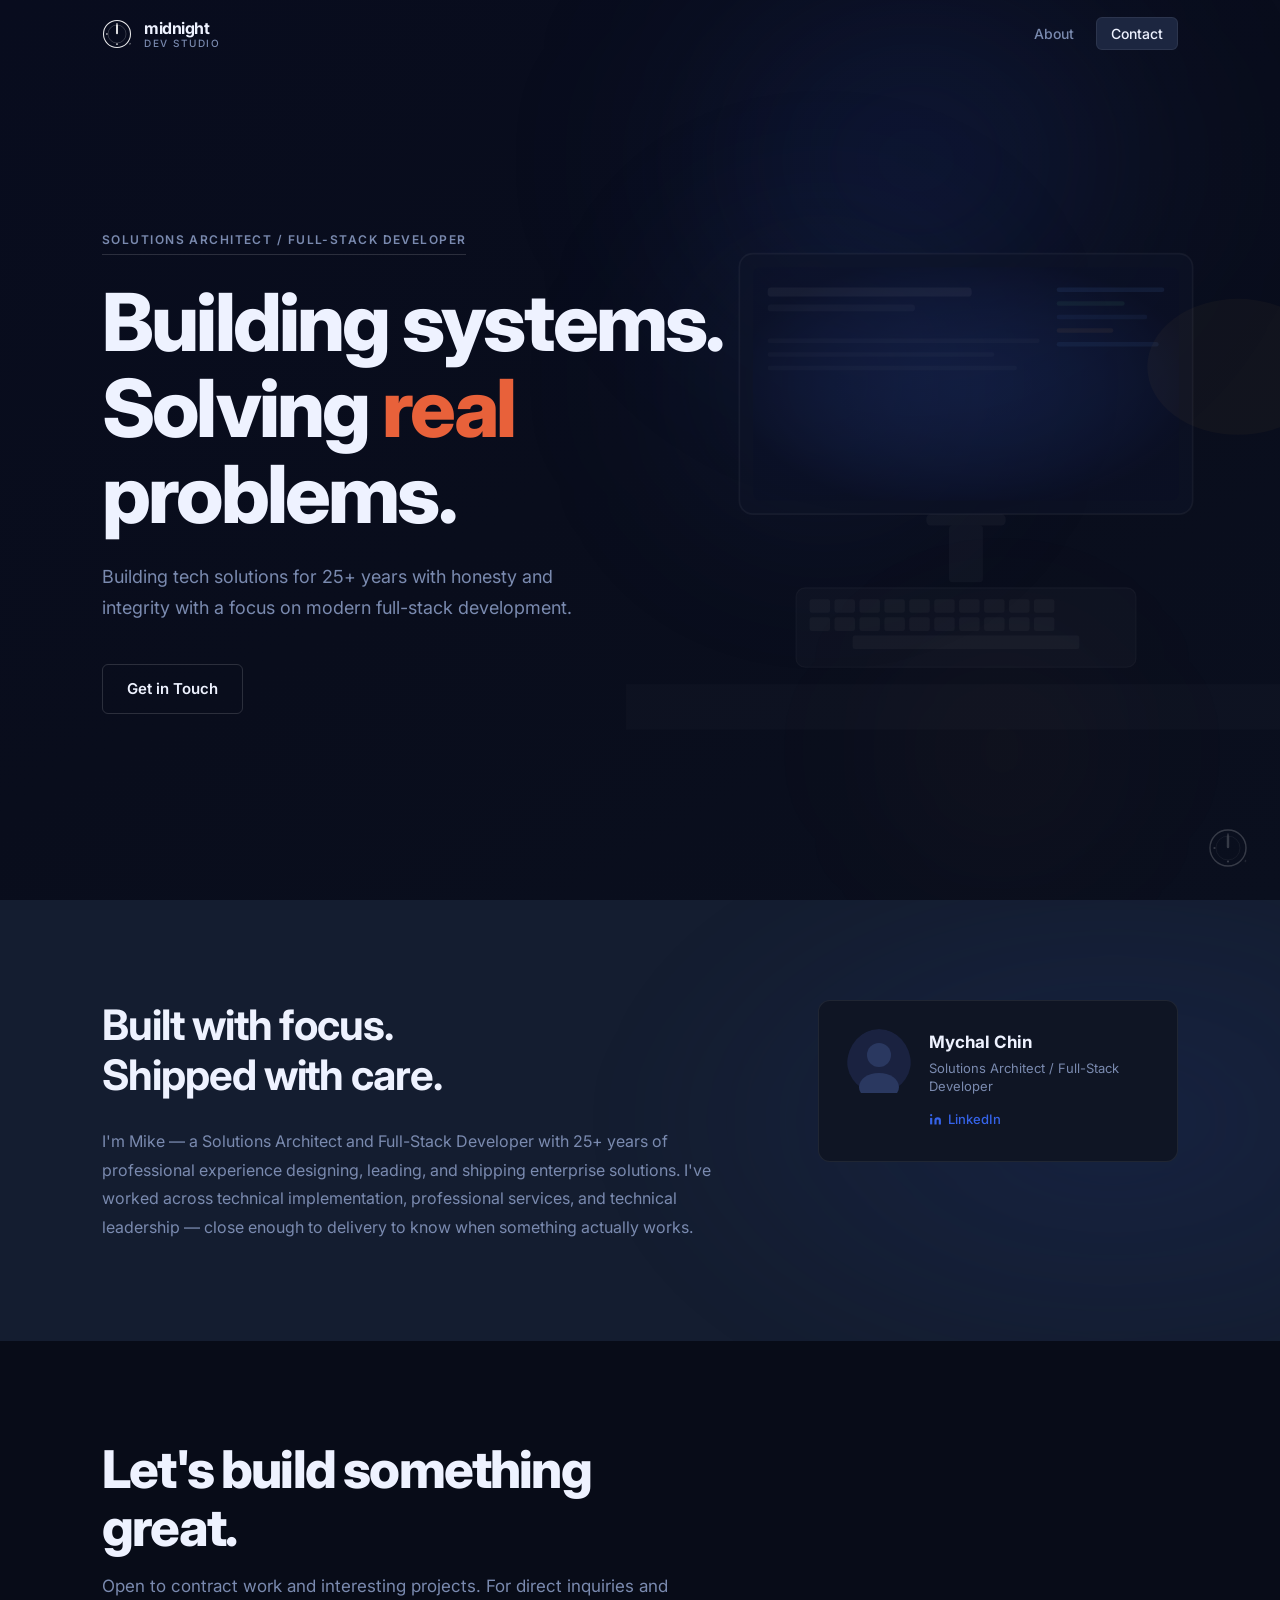
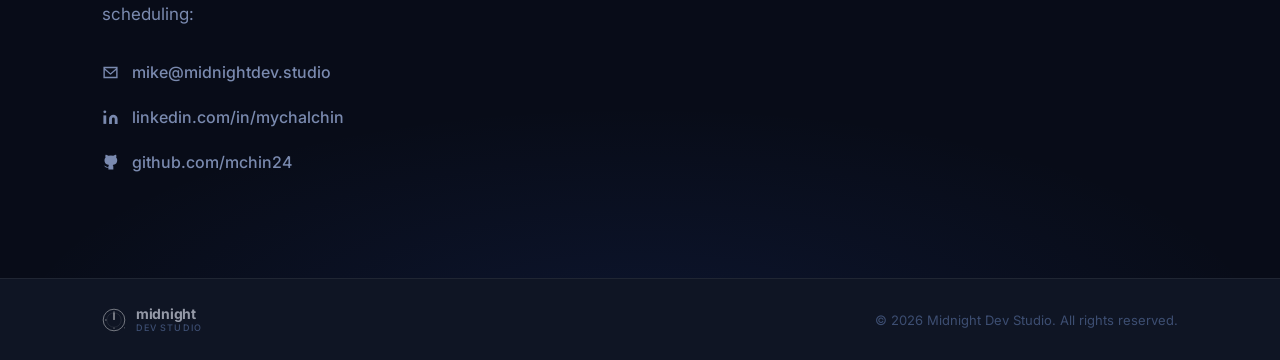
==== commit 4d5ff882: "Replaced "Software Developer" with "Full-Stack Developer"" ====
--- a/index.html
+++ b/index.html
@@ -4,11 +4,13 @@
 		<meta charset="UTF-8">
 		<meta name="viewport" content="width=device-width, initial-scale=1.0">
 		<title>Midnight Dev Studio — Mychal Chin</title>
-		<meta name="description" content="Solutions Architect and Software Developer. Building modern full-stack applications.">
+		<meta name="description"
+		      content="Solutions Architect and Full-Stack Developer. Building modern full-stack applications.">
 		
 		<!-- Open Graph -->
 		<meta property="og:title" content="Midnight Dev Studio">
-		<meta property="og:description" content="Solutions Architect and Software Developer. Building modern full-stack applications.">
+		<meta property="og:description"
+		      content="Solutions Architect and Full-Stack Developer. Building modern full-stack applications.">
 		<meta property="og:type" content="website">
 		<meta property="og:url" content="https://midnightdev.studio">
 		
@@ -130,7 +132,7 @@
 			</div>
 			
 			<div class="hero-content">
-				<p class="hero-label">Solutions Architect / Software Developer</p>
+				<p class="hero-label">Solutions Architect / Full-Stack Developer</p>
 				<h1 class="hero-heading">
 					Building systems.<br>
 					Solving <em>real</em> problems.
@@ -170,7 +172,7 @@
 					<div class="about-text">
 						<h2 class="section-title about-title">Built with focus.<br>Shipped with care.</h2>
 						<p class="about-body">
-							I'm Mike — a Solutions Architect and Software Developer with 25+ years of professional
+							I'm Mike — a Solutions Architect and Full-Stack Developer with 25+ years of professional
 							experience designing, leading, and shipping enterprise solutions. I've worked across
 							technical implementation, professional services, and technical leadership — close enough to
 							delivery to know when something actually works.
@@ -188,7 +190,7 @@
 							</div>
 							<div class="meet-info">
 								<h3 class="meet-name">Mychal Chin</h3>
-								<p class="meet-role">Solutions Architect / Software Developer</p>
+								<p class="meet-role">Solutions Architect / Full-Stack Developer</p>
 								<a href="https://linkedin.com/in/mychalchin" class="meet-link" target="_blank" rel="noopener">
 									<svg width="13" height="13" viewBox="0 0 24 24" fill="currentColor" aria-hidden="true"><path d="M16 8a6 6 0 0 1 6 6v7h-4v-7a2 2 0 0 0-2-2 2 2 0 0 0-2 2v7h-4v-7a6 6 0 0 1 6-6z"/><rect x="2" y="9" width="4" height="12"/><circle cx="4" cy="4" r="2"/></svg>
 									LinkedIn
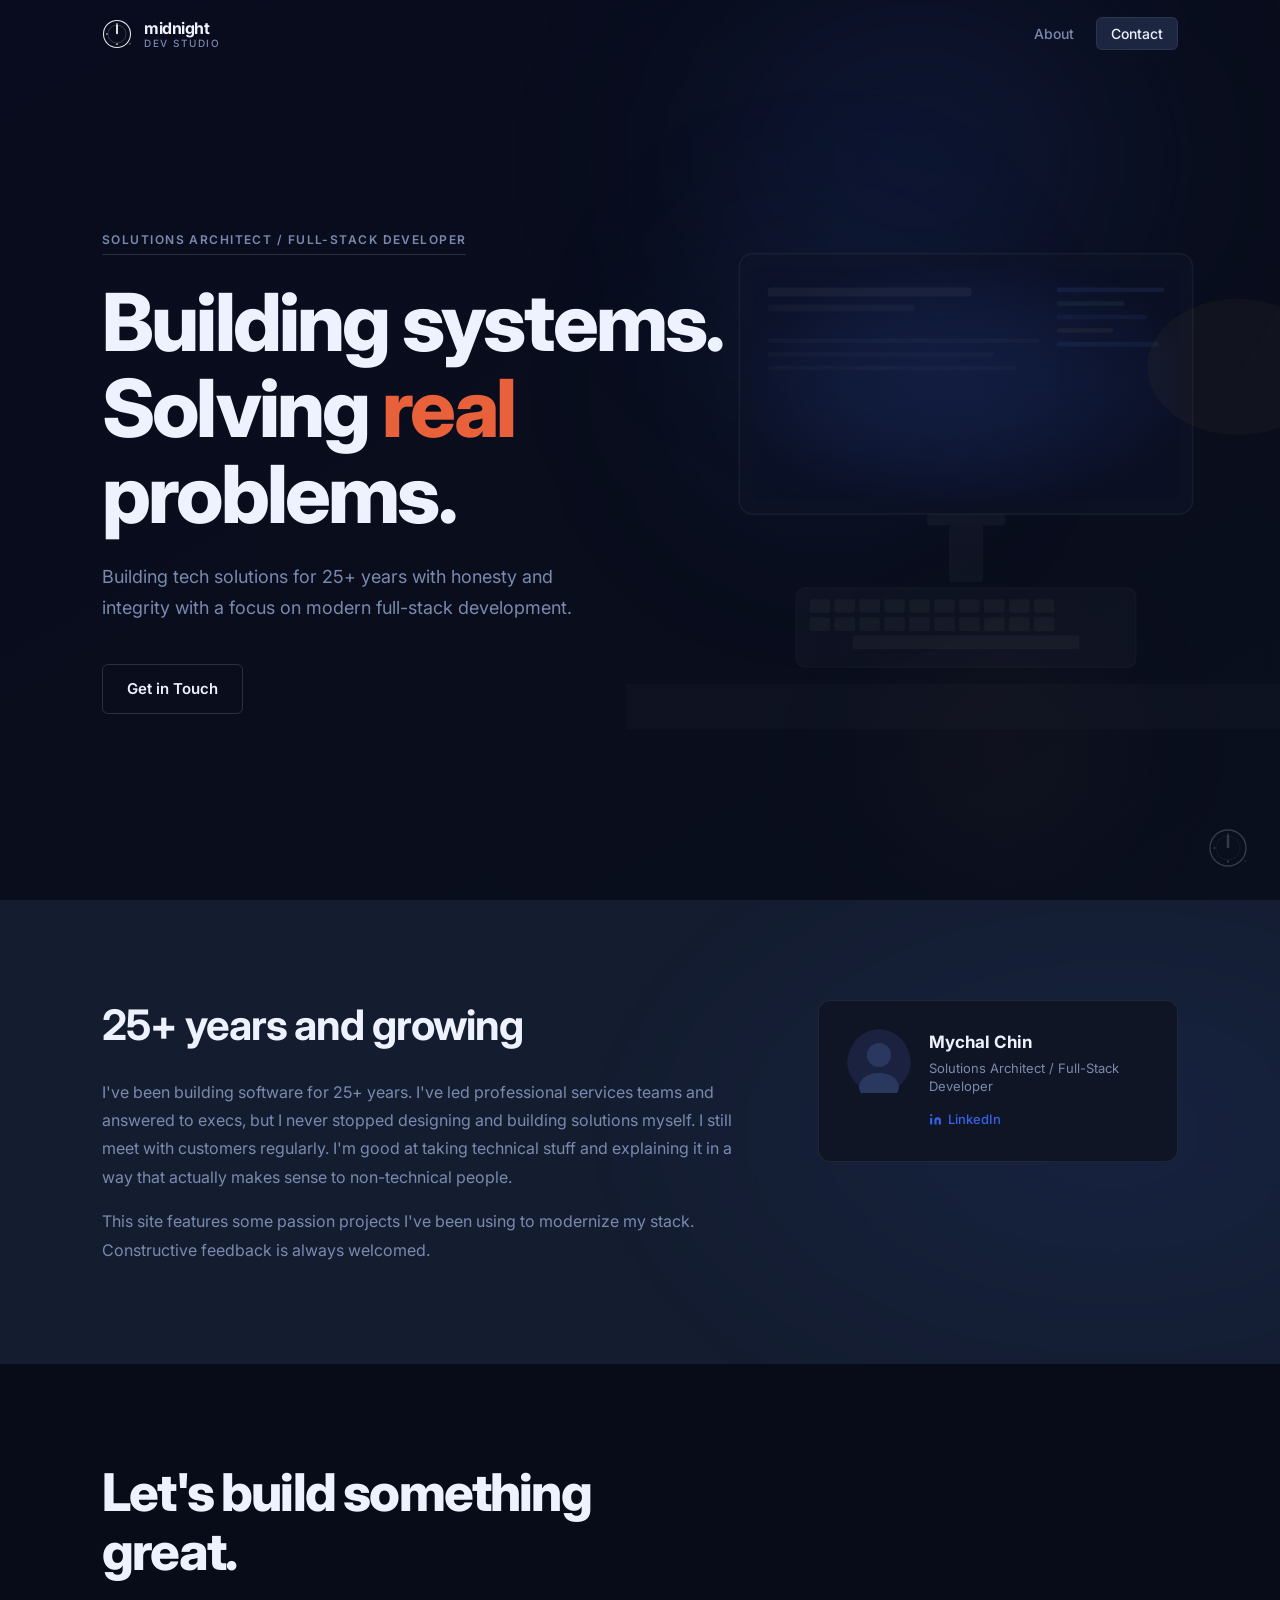
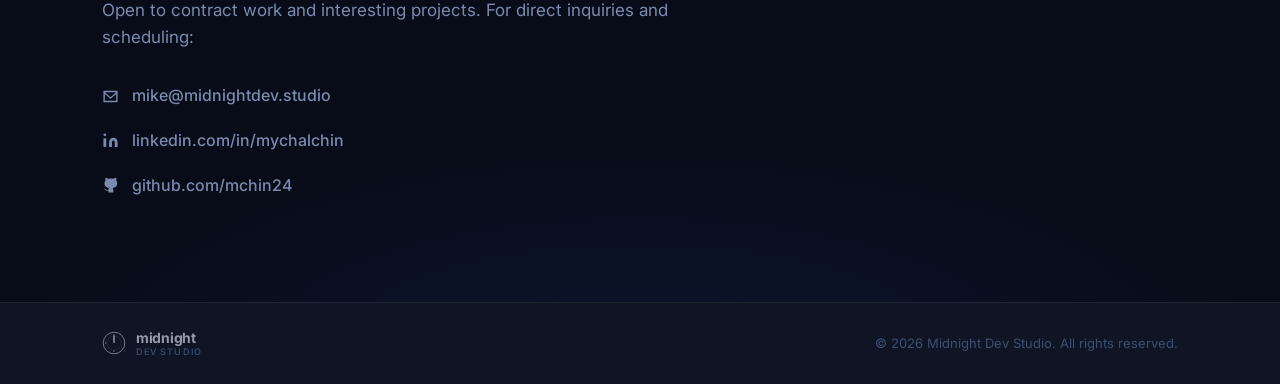
==== commit bb244668: "Updated About section" ====
--- a/index.html
+++ b/index.html
@@ -170,12 +170,12 @@
 			<div class="container">
 				<div class="about-grid">
 					<div class="about-text">
-						<h2 class="section-title about-title">Built with focus.<br>Shipped with care.</h2>
+						<h2 class="section-title about-title">25+ years and growing</h2>
 						<p class="about-body">
-							I'm Mike — a Solutions Architect and Full-Stack Developer with 25+ years of professional
-							experience designing, leading, and shipping enterprise solutions. I've worked across
-							technical implementation, professional services, and technical leadership — close enough to
-							delivery to know when something actually works.
+							I've been building software for 25+ years. I've led professional services teams and answered to execs, but I never stopped designing and building solutions myself. I still meet with customers regularly. I'm good at taking technical stuff and explaining it in a way that actually makes sense to non-technical people.
+						</p>
+						<p class="about-body">
+							This site features some passion projects I've been using to modernize my stack. Constructive feedback is always welcomed.
 						</p>
 					</div>
 					
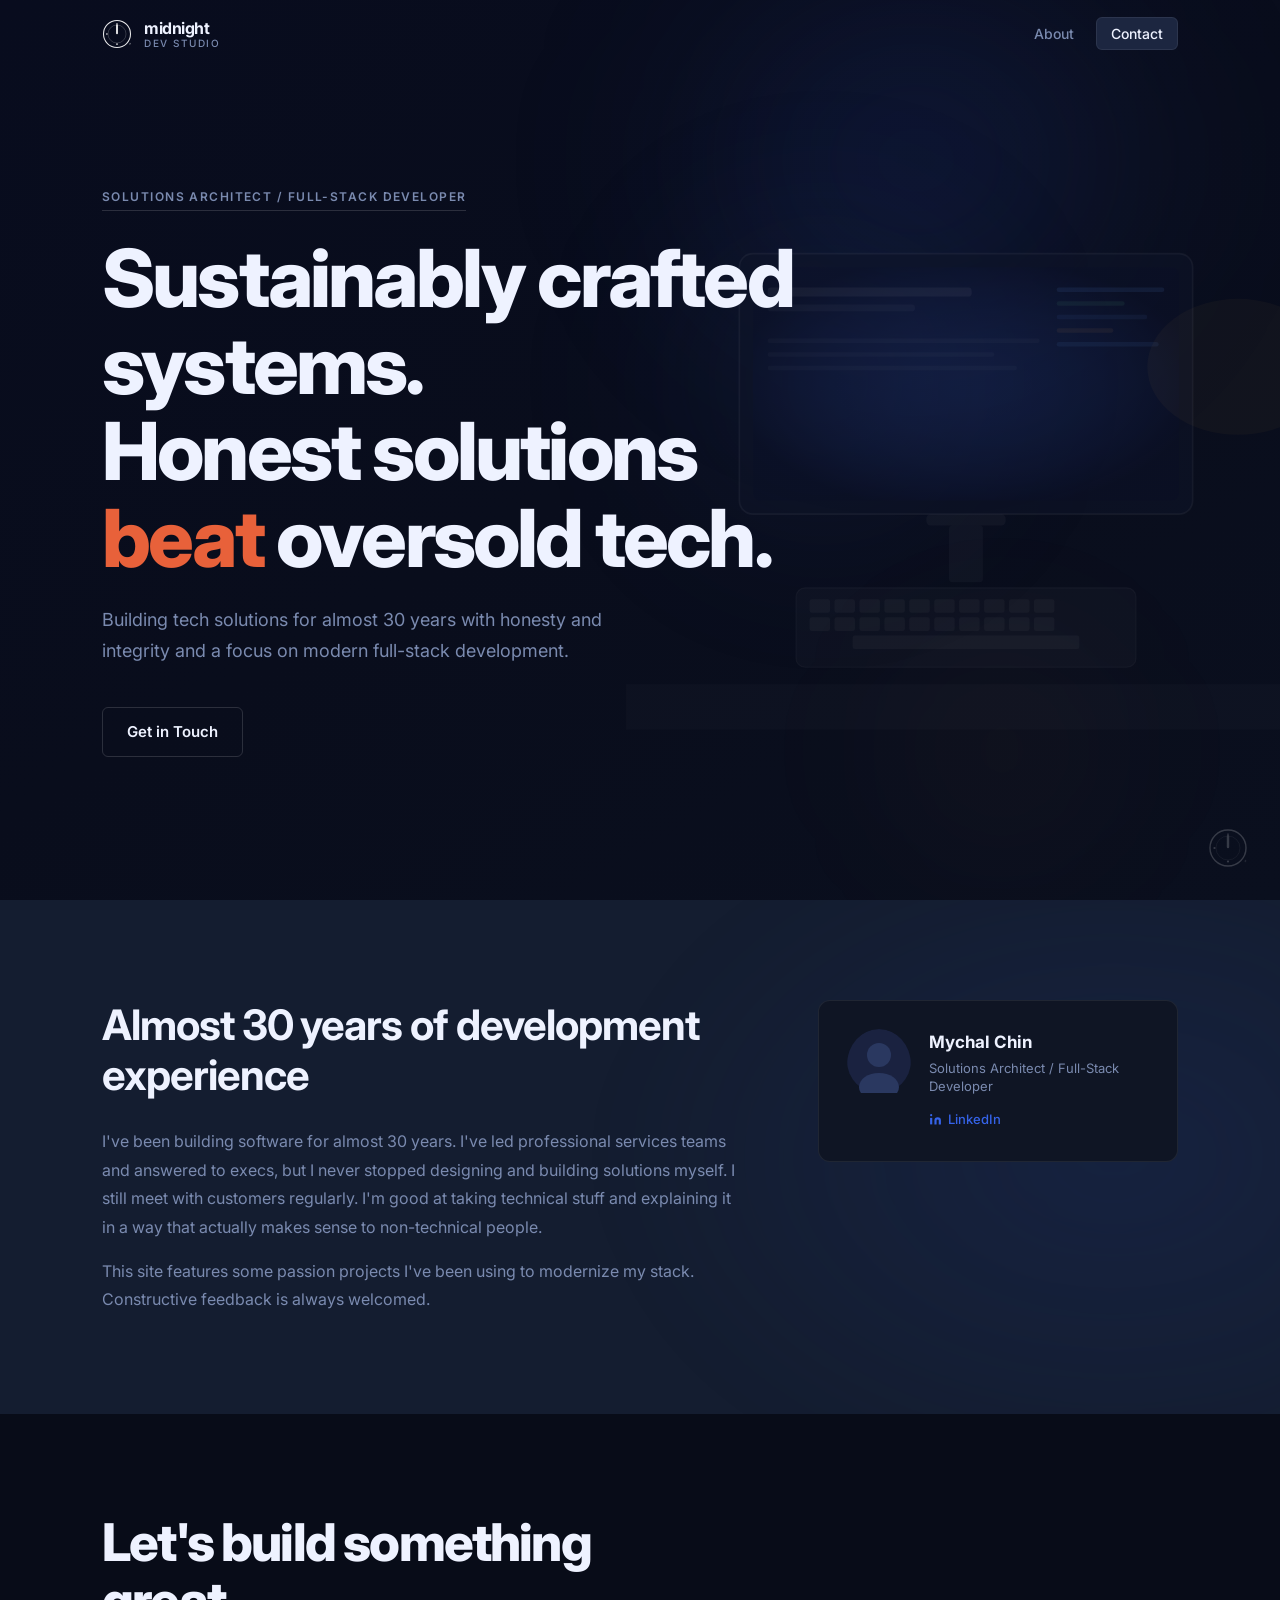
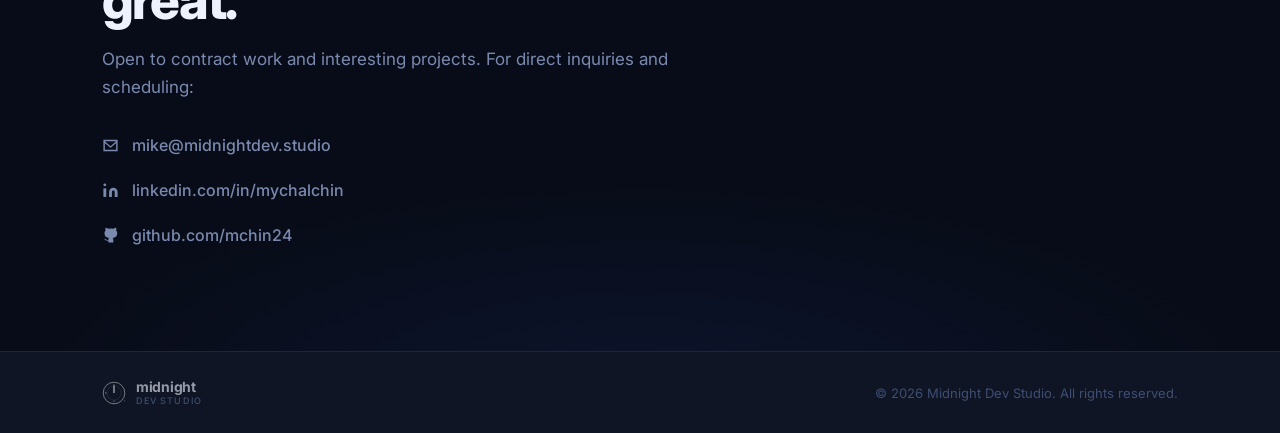
==== commit 8c643b75: "Slight update to the copy - "Almost 30 years" instead of "25+" - New hero text" ====
--- a/index.html
+++ b/index.html
@@ -134,11 +134,12 @@
 			<div class="hero-content">
 				<p class="hero-label">Solutions Architect / Full-Stack Developer</p>
 				<h1 class="hero-heading">
-					Building systems.<br>
-					Solving <em>real</em> problems.
+					Sustainably crafted systems.<br>
+					Honest solutions <em>beat</em> oversold tech.
 				</h1>
 				<p class="hero-body">
-					Building tech solutions for 25+ years with honesty and integrity with a focus on modern full-stack development.
+					Building tech solutions for almost 30 years with honesty and integrity and a focus on modern
+					full-stack development.
 				</p>
 				<div class="hero-ctas">
 					<a href="#contact" class="btn btn-outline">Get in Touch</a>
@@ -170,9 +171,10 @@
 			<div class="container">
 				<div class="about-grid">
 					<div class="about-text">
-						<h2 class="section-title about-title">25+ years and growing</h2>
+						<h2 class="section-title about-title">Almost 30 years of development experience</h2>
 						<p class="about-body">
-							I've been building software for 25+ years. I've led professional services teams and answered to execs, but I never stopped designing and building solutions myself. I still meet with customers regularly. I'm good at taking technical stuff and explaining it in a way that actually makes sense to non-technical people.
+							I've been building software for almost 30 years. I've led professional services teams and
+							answered	to execs, but I never stopped designing and building solutions myself. I still meet with customers regularly. I'm good at taking technical stuff and explaining it in a way that actually makes sense to non-technical people.
 						</p>
 						<p class="about-body">
 							This site features some passion projects I've been using to modernize my stack. Constructive feedback is always welcomed.
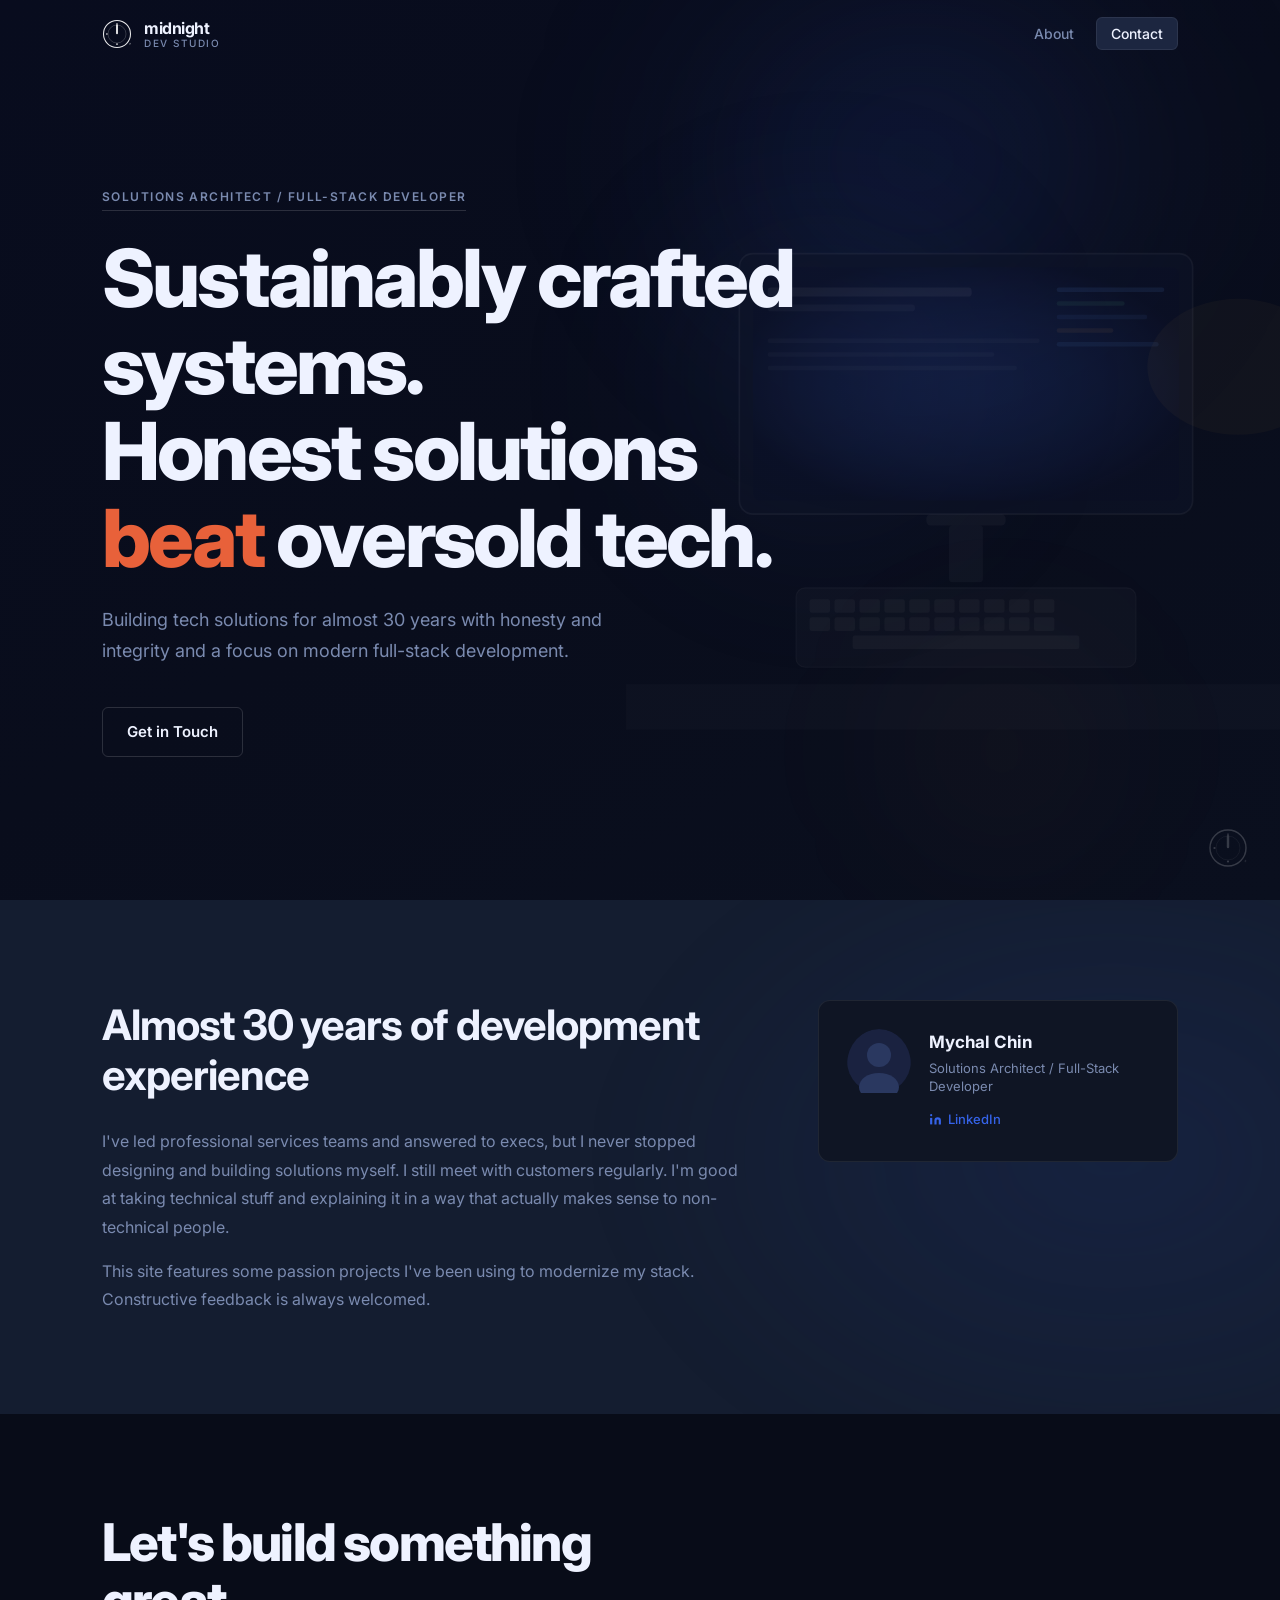
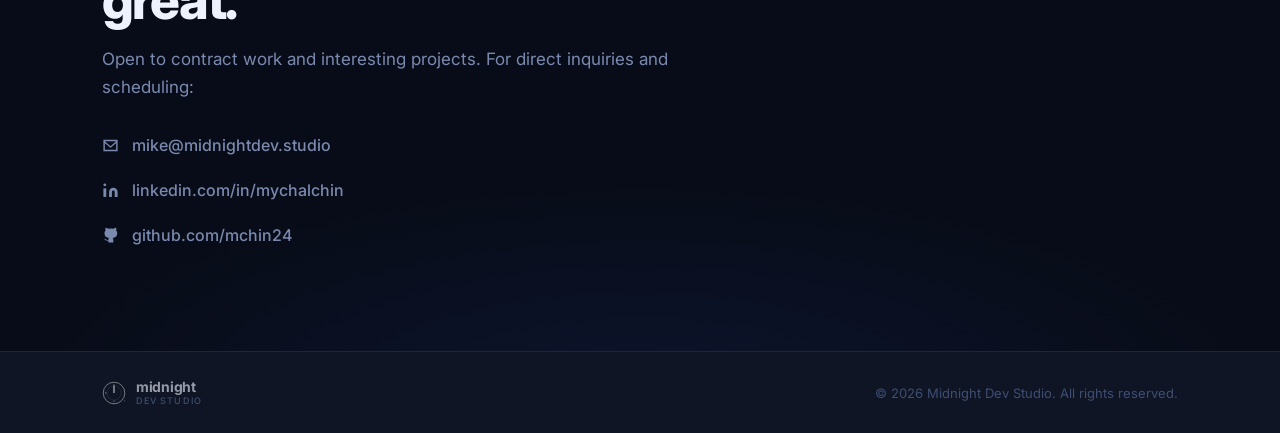
==== commit e8c54c5e: "More tweaking" ====
--- a/index.html
+++ b/index.html
@@ -173,8 +173,9 @@
 					<div class="about-text">
 						<h2 class="section-title about-title">Almost 30 years of development experience</h2>
 						<p class="about-body">
-							I've been building software for almost 30 years. I've led professional services teams and
-							answered	to execs, but I never stopped designing and building solutions myself. I still meet with customers regularly. I'm good at taking technical stuff and explaining it in a way that actually makes sense to non-technical people.
+							I've led professional services teams and answered to execs, but I never stopped designing
+							and building solutions myself. I still meet with customers regularly. I'm good at taking
+							technical stuff and explaining it in a way that actually makes sense to non-technical people.
 						</p>
 						<p class="about-body">
 							This site features some passion projects I've been using to modernize my stack. Constructive feedback is always welcomed.
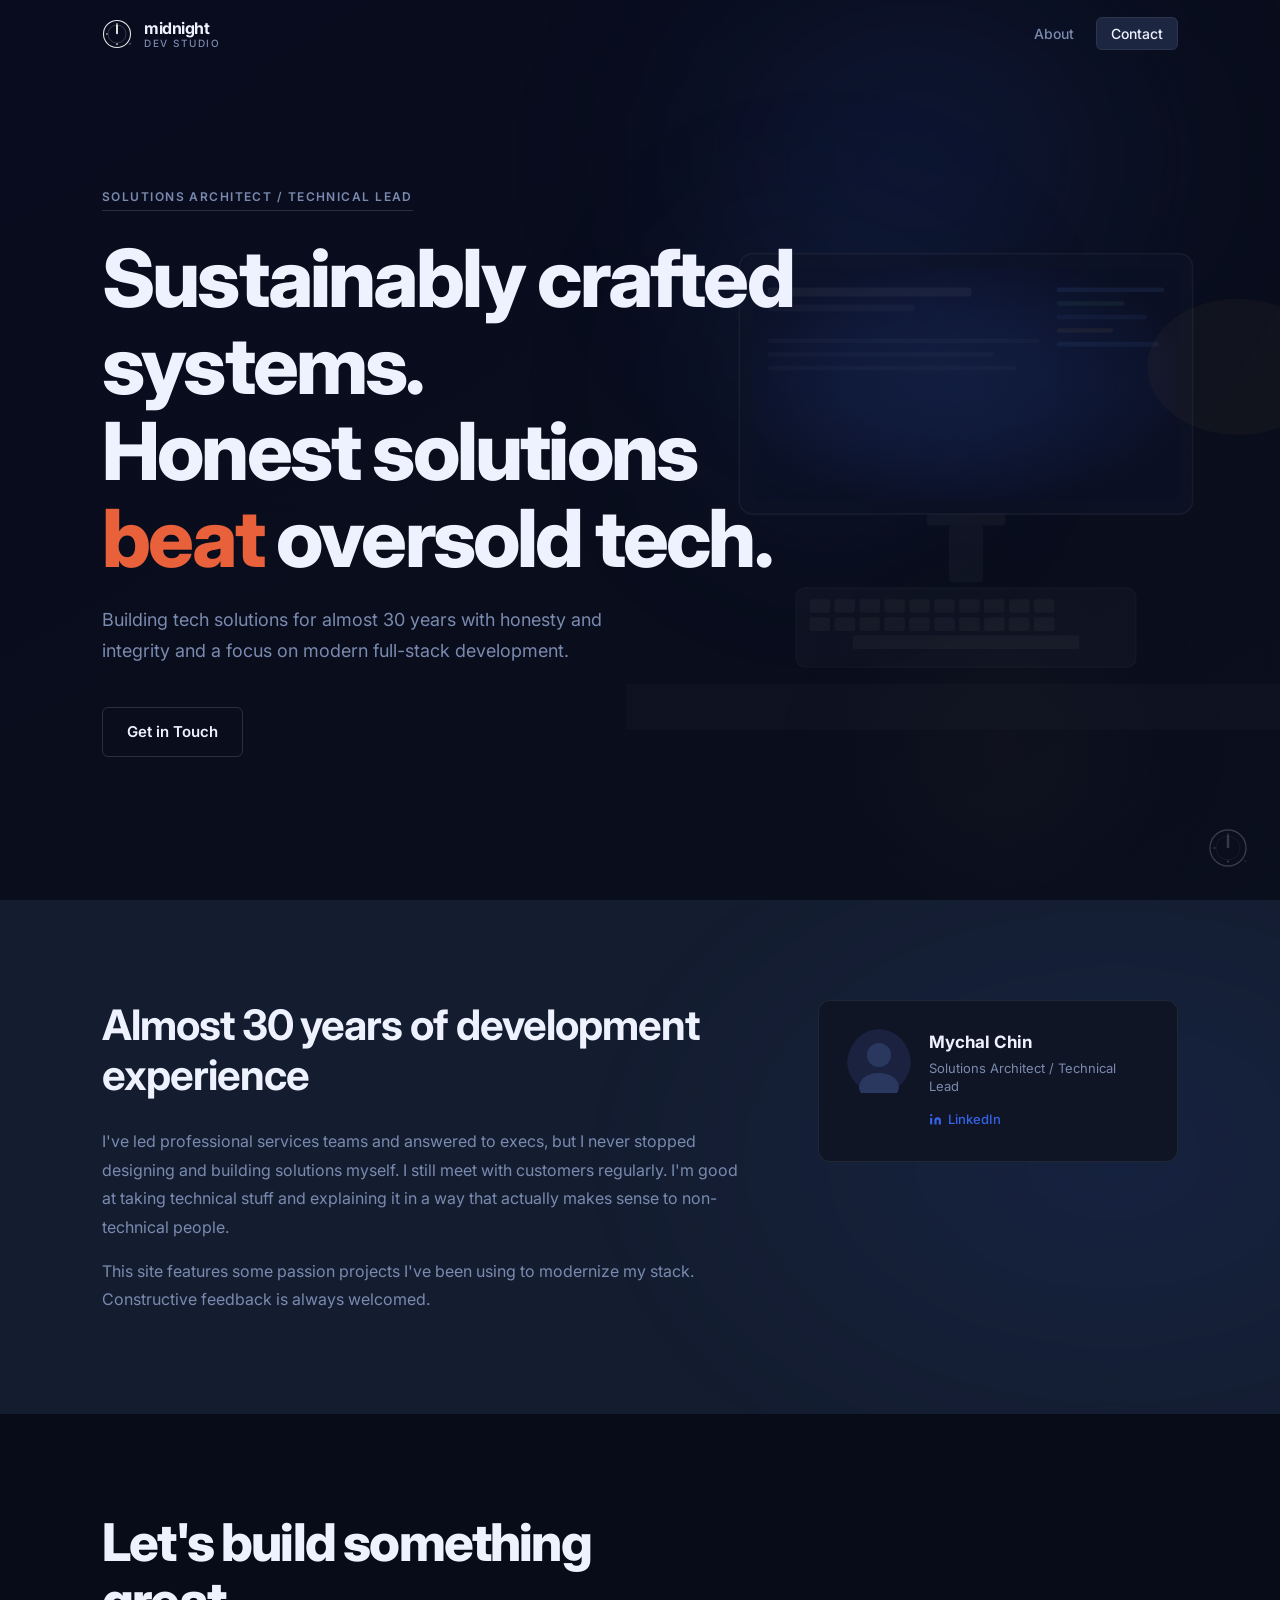
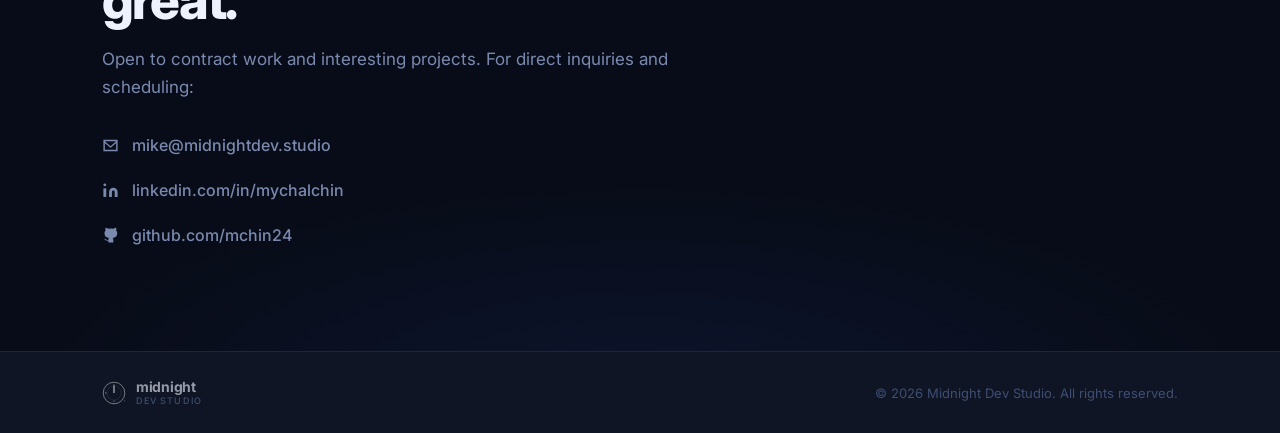
==== commit 241c35a9: "More tweaking" ====
--- a/index.html
+++ b/index.html
@@ -5,12 +5,12 @@
 		<meta name="viewport" content="width=device-width, initial-scale=1.0">
 		<title>Midnight Dev Studio — Mychal Chin</title>
 		<meta name="description"
-		      content="Solutions Architect and Full-Stack Developer. Building modern full-stack applications.">
+		      content="Solutions Architect and Technical Lead. Building modern full-stack applications.">
 		
 		<!-- Open Graph -->
 		<meta property="og:title" content="Midnight Dev Studio">
 		<meta property="og:description"
-		      content="Solutions Architect and Full-Stack Developer. Building modern full-stack applications.">
+		      content="Solutions Architect and Technical Lead. Building modern full-stack applications.">
 		<meta property="og:type" content="website">
 		<meta property="og:url" content="https://midnightdev.studio">
 		
@@ -132,7 +132,7 @@
 			</div>
 			
 			<div class="hero-content">
-				<p class="hero-label">Solutions Architect / Full-Stack Developer</p>
+				<p class="hero-label">Solutions Architect / Technical Lead</p>
 				<h1 class="hero-heading">
 					Sustainably crafted systems.<br>
 					Honest solutions <em>beat</em> oversold tech.
@@ -193,7 +193,7 @@
 							</div>
 							<div class="meet-info">
 								<h3 class="meet-name">Mychal Chin</h3>
-								<p class="meet-role">Solutions Architect / Full-Stack Developer</p>
+								<p class="meet-role">Solutions Architect / Technical Lead</p>
 								<a href="https://linkedin.com/in/mychalchin" class="meet-link" target="_blank" rel="noopener">
 									<svg width="13" height="13" viewBox="0 0 24 24" fill="currentColor" aria-hidden="true"><path d="M16 8a6 6 0 0 1 6 6v7h-4v-7a2 2 0 0 0-2-2 2 2 0 0 0-2 2v7h-4v-7a6 6 0 0 1 6-6z"/><rect x="2" y="9" width="4" height="12"/><circle cx="4" cy="4" r="2"/></svg>
 									LinkedIn
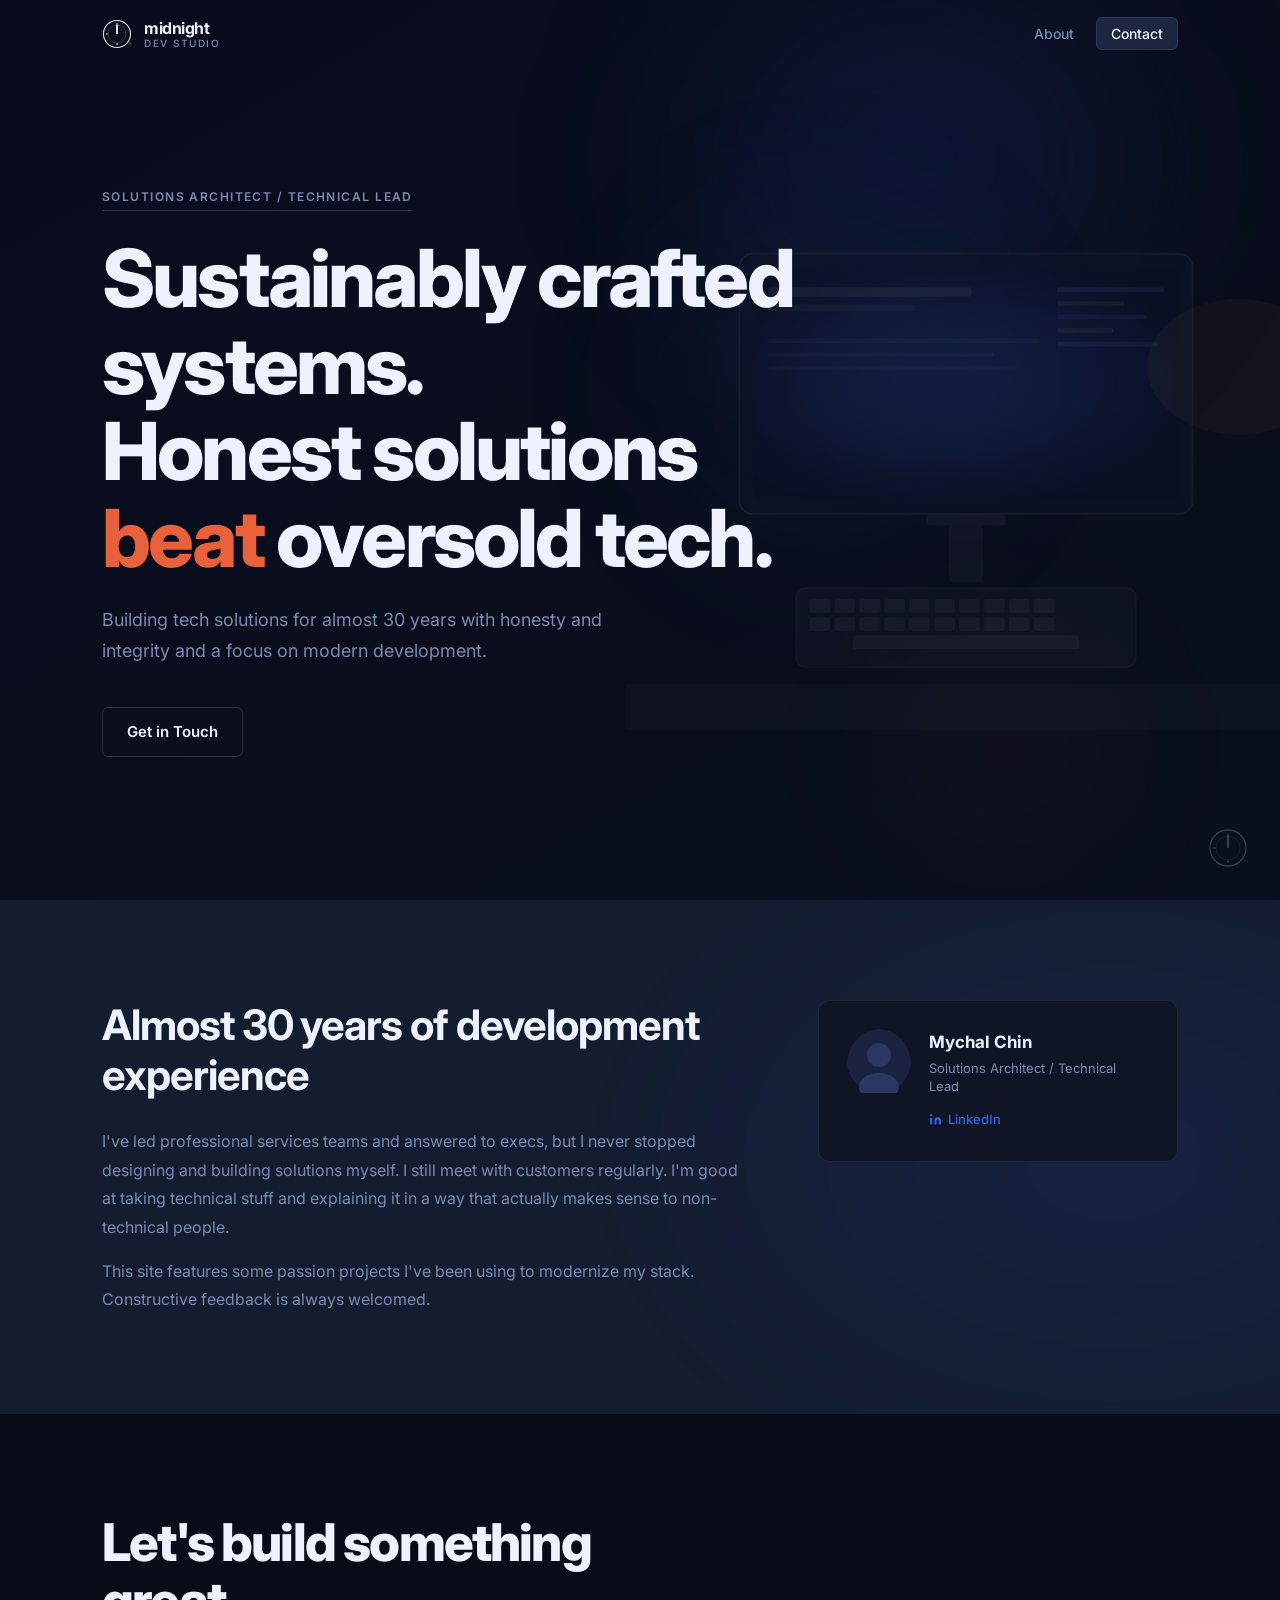
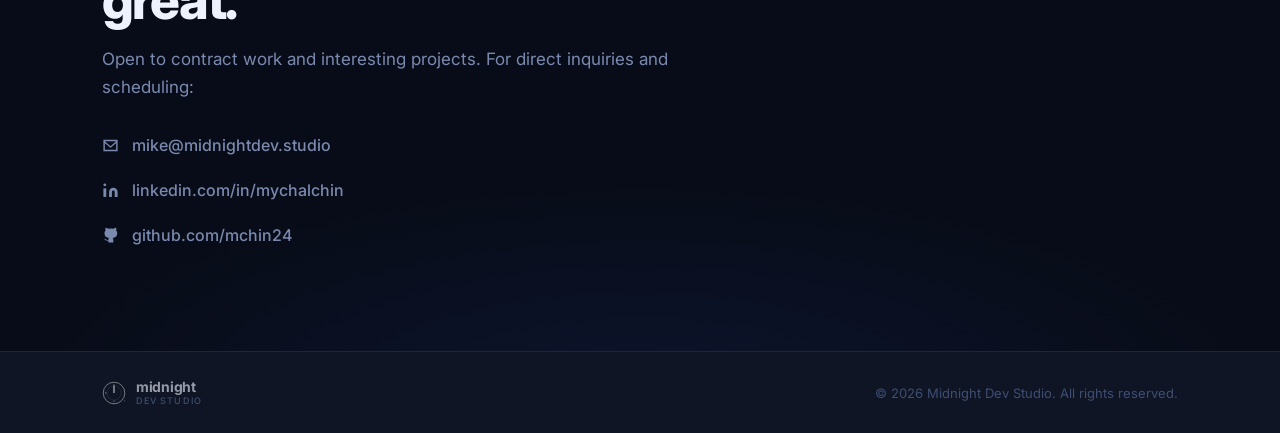
==== commit 646e7252: "More tweaking" ====
--- a/index.html
+++ b/index.html
@@ -5,12 +5,12 @@
 		<meta name="viewport" content="width=device-width, initial-scale=1.0">
 		<title>Midnight Dev Studio — Mychal Chin</title>
 		<meta name="description"
-		      content="Solutions Architect and Technical Lead. Building modern full-stack applications.">
+		      content="Solutions Architect and Technical Lead. Building modern applications.">
 		
 		<!-- Open Graph -->
 		<meta property="og:title" content="Midnight Dev Studio">
 		<meta property="og:description"
-		      content="Solutions Architect and Technical Lead. Building modern full-stack applications.">
+		      content="Solutions Architect and Technical Lead. Building modern applications.">
 		<meta property="og:type" content="website">
 		<meta property="og:url" content="https://midnightdev.studio">
 		
@@ -139,7 +139,7 @@
 				</h1>
 				<p class="hero-body">
 					Building tech solutions for almost 30 years with honesty and integrity and a focus on modern
-					full-stack development.
+					development.
 				</p>
 				<div class="hero-ctas">
 					<a href="#contact" class="btn btn-outline">Get in Touch</a>
